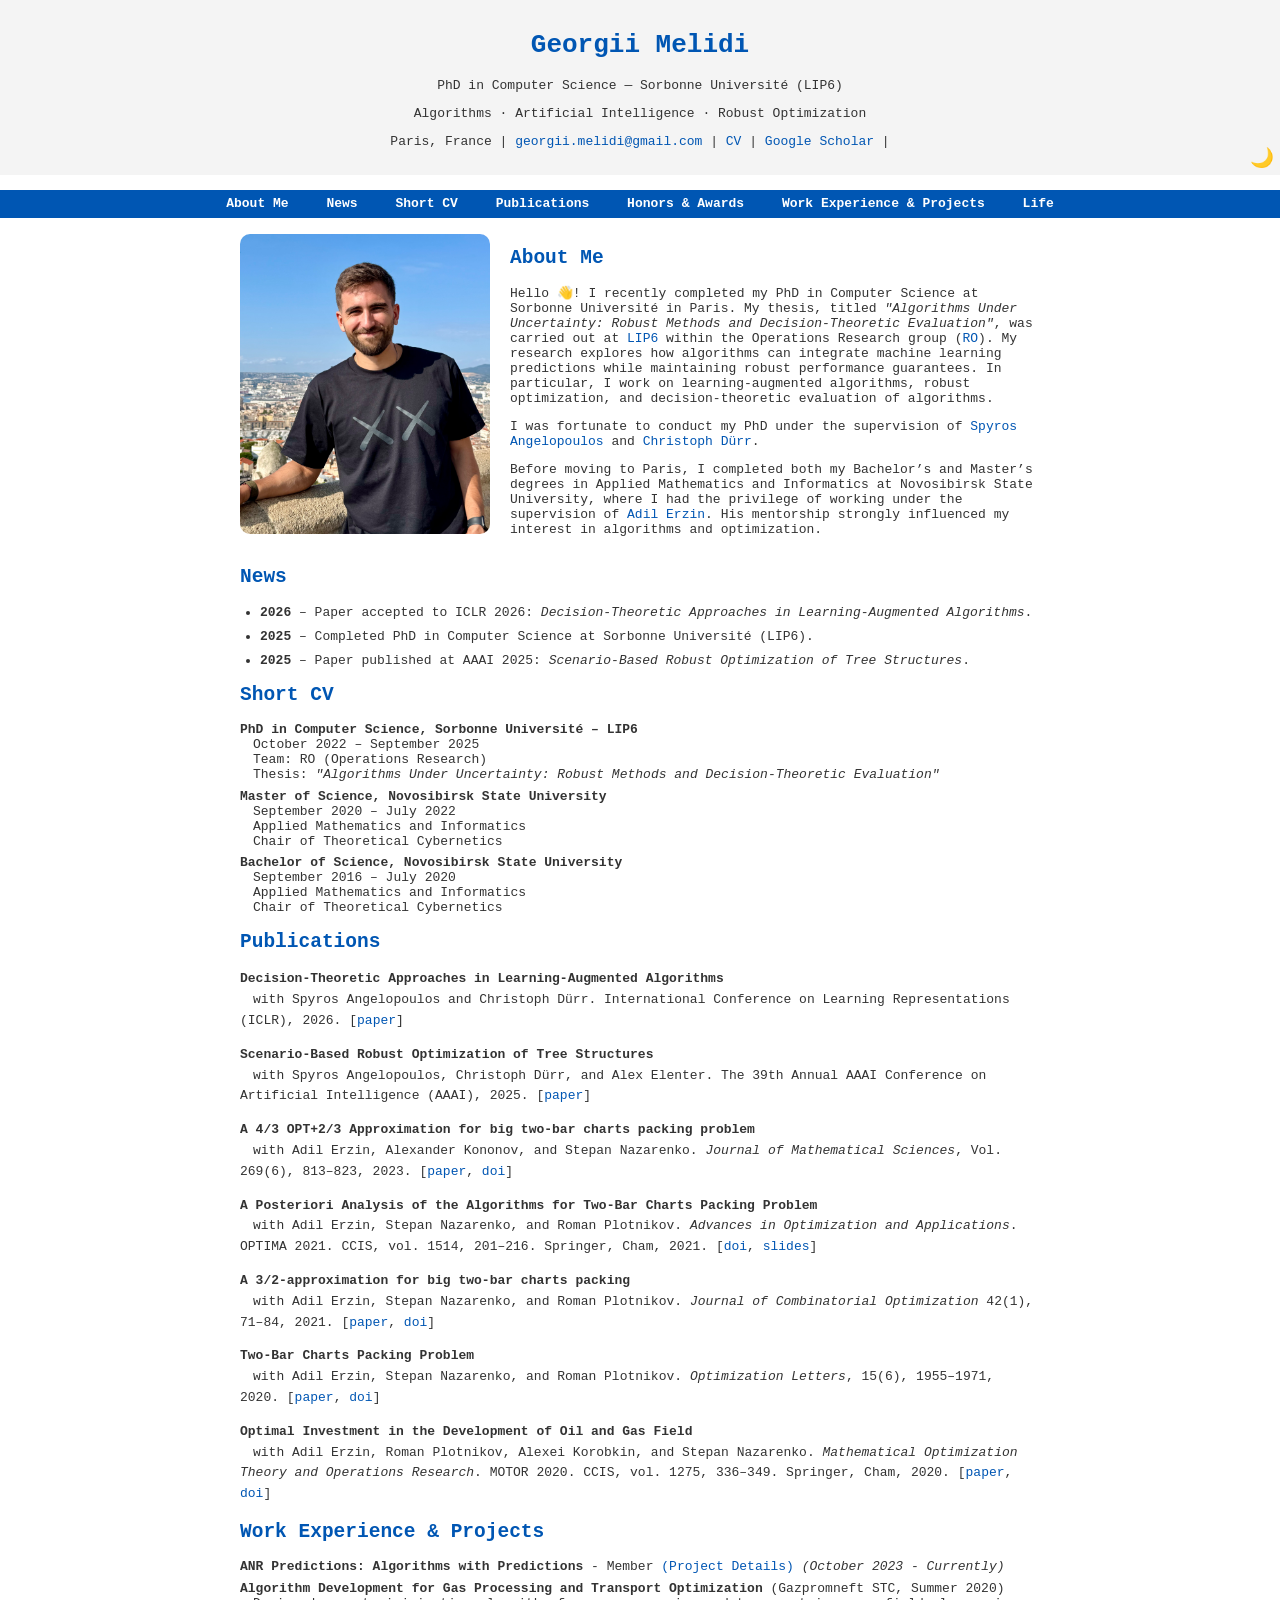
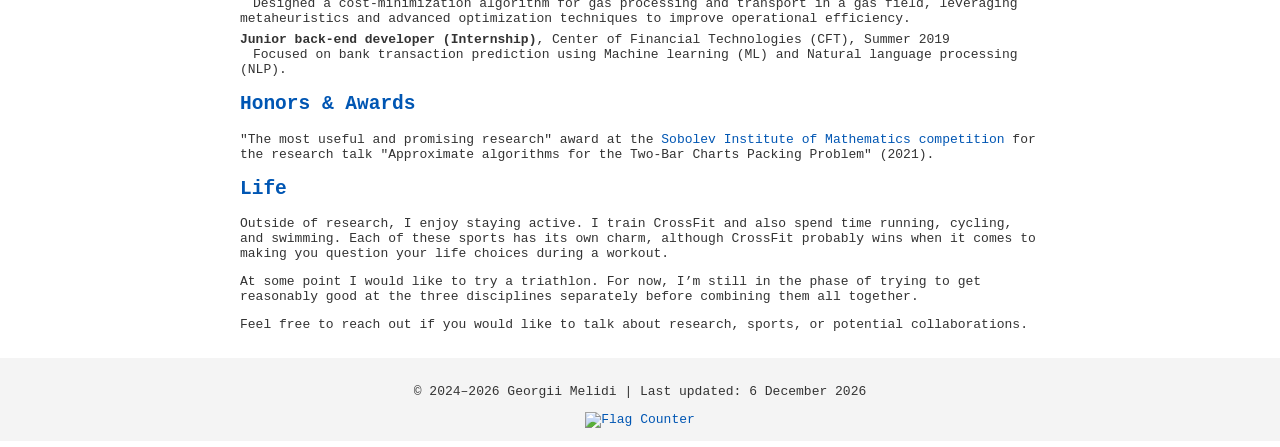
==== index.html @ d4fb4f02 "update broken links" ====
<!DOCTYPE html>
<html lang="en">
<head>
    <meta charset="UTF-8">
    <meta name="viewport" content="width=device-width, initial-scale=1.0">
	<title>Georgii Melidi – Algorithms, AI, Robust Optimization</title>
	<meta name="description" content="Georgii Melidi – PhD in Computer Science from Sorbonne Université (LIP6). Research in algorithms, artificial intelligence, and robust optimization.">
<style>
    :root {
        --background-color: #ffffff;
        --text-color: #333;
        --header-footer-bg: #f4f4f4;
        --nav-bg: #0056b3;
        --nav-text-color: white;
        --link-color: #0056b3;
    }

    .dark-theme {
        --background-color: #121212;
        --text-color: #e0e0e0;
        --header-footer-bg: #333;
        --nav-bg: #1a73e8;
        --nav-text-color: #e0e0e0;
        --link-color: #FFD700;
    }

    body {
        background-color: var(--background-color);
        color: var(--text-color);
        font-family: monospace;
        margin: 0;
        padding: 0;
    }

    header, footer {
        background-color: var(--header-footer-bg);
        padding: 1em;
        text-align: center;
    }

    nav {
        background-color: var(--nav-bg);
        padding: 0.5em;
        text-align: center;
    }

    nav a {
        color: var(--nav-text-color);
        margin: 0 15px;
        text-decoration: none;
        font-weight: bold;
        display: inline-block;
    }

    a {
        color: var(--link-color);
        text-decoration: none;
    }

    a:hover {
        text-decoration: underline;
    }

    main {
        max-width: 800px;
        margin: 0 auto;
        padding: 1em;
    }

    h1, h2 {
        color: #0056b3;
    }

    .language-switch {
        text-align: right;
        margin-top: -30px;
        margin-bottom: 20px;
    }

    .content {
        display: none;
    }

    .visible {
        display: block;
    }

    .profile-pic {
        width: 250px;
        height: auto;
        border-radius: 10px;
        object-fit: cover;
        margin-bottom: 1em;
    }

    #about {
        display: flex;
        align-items: center;
    }

    .about-text {
        margin-left: 20px;
        max-width: 600px;
    }

    ul {
        list-style-type: none;
        padding: 0;
    }

    li {
        margin-bottom: 0.5em;
    }

    @media (max-width: 768px) {
        header, footer {
            padding: 0.5em;
            text-align: left; 
        }
        
        nav a {
            display: block;
            margin: 10px 0;
            text-align: left;
        }

        .language-switch {
            text-align: left;
            margin: 10px 0;
        }
        
        main {
            padding: 0.5em;
            text-align: left; 
        }
        
        h1 {
            font-size: 1.5em;
        }

        #about {
            display: flex;
            flex-direction: column; 
            align-items: center;
            text-align: left;
        }

        .profile-pic {
            width: 200px; 
            margin-right: 0;
            margin-bottom: 10px;
        }

        .about-text {
            margin-left: 0;
            max-width: 100%;
        }
    }
        #news ul {
            list-style-type: disc;
            padding-left: 20px;
        }

        #news li {
            margin-bottom: 0.7em;
        }
</style>
    <script src="https://cdn.jsdelivr.net/npm/mathjax@3/es5/tex-mml-chtml.js" async></script>
    <script>
        function switchLanguage(lang) {
            document.querySelectorAll('.content').forEach(div => div.classList.remove('visible'));
            document.getElementById(`${lang}-content`).classList.add('visible');
            document.querySelectorAll('.nav-bar').forEach(nav => nav.style.display = 'none');
            document.getElementById(`${lang}-nav`).style.display = 'block';
        }
        
        function toggleAbstract(id) {
            var element = document.getElementById(id);
            element.style.display = (element.style.display === "none" || element.style.display === "") ? "block" : "none";
        }
        function toggleTheme() {
            document.body.classList.toggle("dark-theme");
            const themeIcon = document.getElementById("theme-icon");
            themeIcon.textContent = document.body.classList.contains("dark-theme") ? "🌞" : "🌙";
        }
    </script>
</head>
<body onload="switchLanguage('en')">

<header>
    <h1>Georgii Melidi</h1>

    <p>
        PhD in Computer Science — Sorbonne Université (LIP6)
    </p>

    <p>
        Algorithms · Artificial Intelligence · Robust Optimization
    </p>

    <p>
        Paris, France |
        <a href="mailto:georgii.melidi@gmail.com">georgii.melidi@gmail.com</a> |
        <a href="CV_Georgii_Melidi.pdf">CV</a> |
        <a href="https://scholar.google.com/citations?user=b8Qm8XlpK_4C&hl=en&oi=ao">Google Scholar</a> |
    </p>
</header>

<div class="language-switch">
    <button onclick="toggleTheme()" id="theme-icon" style="font-size: 1.2em; background: none; border: none; cursor: pointer;">🌙</button>
</div>

<nav id="en-nav" class="nav-bar">
    <a href="#about">About Me</a>
    <a href="#news">News</a>
    <a href="#short-cv">Short CV</a>
    <a href="#publications">Publications</a>
    <a href="#awards">Honors & Awards</a>
    <a href="#experience">Work Experience & Projects </a>
    <a href="#life">Life</a>
</nav>

<main>
<div id="en-content" class="content visible">
    <section id="about">
        <img src="profile_pic.jpg" alt="Profile picture of Georgii Melidi" class="profile-pic">
        <div class="about-text">
            <h2>About Me</h2>
            <p>
                Hello 👋! I recently completed my PhD in Computer Science at Sorbonne Université in Paris. 
                My thesis, titled <em>"Algorithms Under Uncertainty: Robust Methods and Decision-Theoretic Evaluation"</em>, 
                was carried out at <a href="https://www.lip6.fr/?LANG=en">LIP6</a> within the Operations Research group 
                (<a href="https://www.lip6.fr/recherche/team.php?id=320&LANG=en">RO</a>). 
                My research explores how algorithms can integrate machine learning predictions while maintaining 
                robust performance guarantees. In particular, I work on learning-augmented algorithms, 
                robust optimization, and decision-theoretic evaluation of algorithms.
            </p>
            <p>
                I was fortunate to conduct my PhD under the supervision of 
                <a href="https://perso.lip6.fr/Spyros.Angelopoulos/">Spyros Angelopoulos</a> and 
                <a href="https://perso.lip6.fr/Christoph.Durr/">Christoph Dürr</a>.
            </p>
            <p>
                Before moving to Paris, I completed both my Bachelor’s and Master’s degrees in Applied Mathematics 
                and Informatics at Novosibirsk State University, where I had the privilege of working under the 
                supervision of 
                <a href="https://scholar.google.com/citations?user=kPNu4FIAAAAJ&hl">Adil Erzin</a>. 
                His mentorship strongly influenced my interest in algorithms and optimization.
            </p>
        </div>
    </section>
</div>

<section id="news">
    <h2>News</h2>
    <ul>
        <li><strong>2026</strong> – Paper accepted to ICLR 2026: <em>Decision-Theoretic Approaches in Learning-Augmented Algorithms</em>.</li>
	<li><strong>2025</strong> – Completed PhD in Computer Science at Sorbonne Université (LIP6).</li>
        <li><strong>2025</strong> – Paper published at AAAI 2025: <em>Scenario-Based Robust Optimization of Tree Structures</em>.</li>
    </ul>
</section>

<section id="short-cv">
    <h2>Short CV</h2>
    <ul>
        <li><strong>PhD in Computer Science, Sorbonne Université – LIP6</strong><br>
            &emsp;October 2022 – September 2025<br>
            &emsp;Team: RO (Operations Research)<br>
            &emsp;Thesis: <em>"Algorithms Under Uncertainty: Robust Methods and Decision-Theoretic Evaluation"</em>
        </li>

        <li><strong>Master of Science, Novosibirsk State University</strong><br>
            &emsp;September 2020 – July 2022<br>
            &emsp;Applied Mathematics and Informatics<br>
            &emsp;Chair of Theoretical Cybernetics
        </li>

        <li><strong>Bachelor of Science, Novosibirsk State University</strong><br>
            &emsp;September 2016 – July 2020<br>
            &emsp;Applied Mathematics and Informatics<br>
            &emsp;Chair of Theoretical Cybernetics
        </li>
    </ul>
</section>

        <section id="publications">
            <h2>Publications</h2>
            <ul style="list-style-type: none; padding-left: 0; line-height: 1.6;">
                <li>
  			 <p><strong>Decision-Theoretic Approaches in Learning-Augmented Algorithms</strong><br>
  			  &emsp;with Spyros Angelopoulos and Christoph Dürr. International Conference on Learning Representations (ICLR), 2026.
  			  [<a href="https://arxiv.org/pdf/2501.17701">paper</a>]</p>
		</li>
                <li>
                    <p><strong>Scenario-Based Robust Optimization of Tree Structures</strong><br>
                    &emsp;with Spyros Angelopoulos, Christoph Dürr, and Alex Elenter. The 39th Annual AAAI Conference on Artificial Intelligence (AAAI), 2025.
                    [<a href="https://arxiv.org/pdf/2408.11422">paper</a>]
                </li>
                
                <li>
                    <p><strong>A 4/3 OPT+2/3 Approximation for big two-bar charts packing problem</strong><br>
                    &emsp;with Adil Erzin, Alexander Kononov, and Stepan Nazarenko. <em>Journal of Mathematical Sciences</em>, Vol. 269(6), 813–823, 2023.
                    [<a href="https://arxiv.org/pdf/2212.00944">paper</a>, 
                    <a href="https://doi.org/10.1007/s10958-023-06319-y">doi</a>]
                </li>
                
                <li>
                    <p><strong>A Posteriori Analysis of the Algorithms for Two-Bar Charts Packing Problem</strong><br>
                    &emsp;with Adil Erzin, Stepan Nazarenko, and Roman Plotnikov. <em>Advances in Optimization and Applications</em>. OPTIMA 2021. CCIS, vol. 1514, 201–216. Springer, Cham, 2021.
                    [<a href="https://doi.org/10.1007/978-3-030-92711-0_14">doi</a>, 
                    <a href="OPTIMA21_Melidi.pdf">slides</a>]
                </li>
                
                <li>
                    <p><strong>A 3/2-approximation for big two-bar charts packing</strong><br>
                    &emsp;with Adil Erzin, Stepan Nazarenko, and Roman Plotnikov. <em>Journal of Combinatorial Optimization</em> 42(1), 71–84, 2021.
                    [<a href="https://arxiv.org/pdf/2006.10361">paper</a>, 
                    <a href="https://doi.org/10.1007/s10878-021-00741-1">doi</a>]
                </li>
                
                <li>
                    <p><strong>Two-Bar Charts Packing Problem</strong><br>
                    &emsp;with Adil Erzin, Stepan Nazarenko, and Roman Plotnikov. <em>Optimization Letters</em>, 15(6), 1955–1971, 2020.
                    [<a href="https://arxiv.org/pdf/2005.14195">paper</a>, 
                    <a href="https://doi.org/10.1007/s11590-020-01657-1">doi</a>]
                </li>
                
                <li>
                    <p><strong>Optimal Investment in the Development of Oil and Gas Field</strong><br>
                    &emsp;with Adil Erzin, Roman Plotnikov, Alexei Korobkin, and Stepan Nazarenko. <em>Mathematical Optimization Theory and Operations Research</em>. MOTOR 2020. CCIS, vol. 1275, 336–349. Springer, Cham, 2020.
                    [<a href="https://arxiv.org/pdf/2005.14523">paper</a>, 
                    <a href="https://doi.org/10.1007/978-3-030-58657-7_27">doi</a>]
                </li>
            </ul>
        </section>

        <section id="experience">
            <h2>Work Experience & Projects </h2>
            <ul>
		<li>
            		<strong>ANR Predictions: Algorithms with Predictions</strong> - Member
            		<a href="https://sites.google.com/view/anr-predictions" target="_blank">(Project Details)</a>
           		<em>(October 2023 - Currently)</em>
        	</li>

                <li><strong>Algorithm Development for Gas Processing and Transport Optimization</strong> (Gazpromneft STC, Summer 2020)<br>
                    &emsp;Designed a cost-minimization algorithm for gas processing and transport in a gas field, leveraging metaheuristics and advanced optimization techniques to improve operational efficiency.
		</li>

                <li><strong> Junior back-end developer (Internship)</strong>, Center of Financial Technologies (CFT), Summer 2019<br>
                    &emsp;Focused on bank transaction prediction using Machine learning (ML) and Natural language processing (NLP).
                </li>
            </ul>
        </section>

<section id="awards">
            <h2>Honors & Awards</h2>
            <ul>
                <li>"The most useful and promising research" award at the <a href="http://sobolevmath.tilda.ws/snm/tpost/55ngesyoo1-molodie-matematiki-sdelali-dokladi-na-ko">Sobolev Institute of Mathematics competition</a> for the research talk "Approximate algorithms for the Two-Bar Charts Packing Problem" (2021).</li>
            </ul>
        </section>

        <section id="life">
            <h2>Life</h2>
<p>
Outside of research, I enjoy staying active. I train CrossFit and also spend time running, cycling, and swimming. 
Each of these sports has its own charm, although CrossFit probably wins when it comes to making you question your life choices during a workout.
</p>

<p>
At some point I would like to try a triathlon. For now, I’m still in the phase of trying to get reasonably good at the three disciplines separately before combining them all together.
</p>

<p>
Feel free to reach out if you would like to talk about research, sports, or potential collaborations.
</p>
        </section>
    </div>
</main>

<footer>
    <p>
        &copy; 2024–2026 Georgii Melidi |
        Last updated: <span id="last-updated"></span>
    </p>

    <a href="https://info.flagcounter.com/VOkF">
        <img src="https://s11.flagcounter.com/mini/VOkF/bg_FFFFFF/txt_000000/border_CCCCCC/flags_0/" alt="Flag Counter" border="0">
    </a>
</footer>

<script>
document.getElementById("last-updated").textContent =
new Date(document.lastModified).toLocaleDateString('en-GB', {
    day: 'numeric',
    month: 'long',
    year: 'numeric'
});
</script>

</body>
</html>
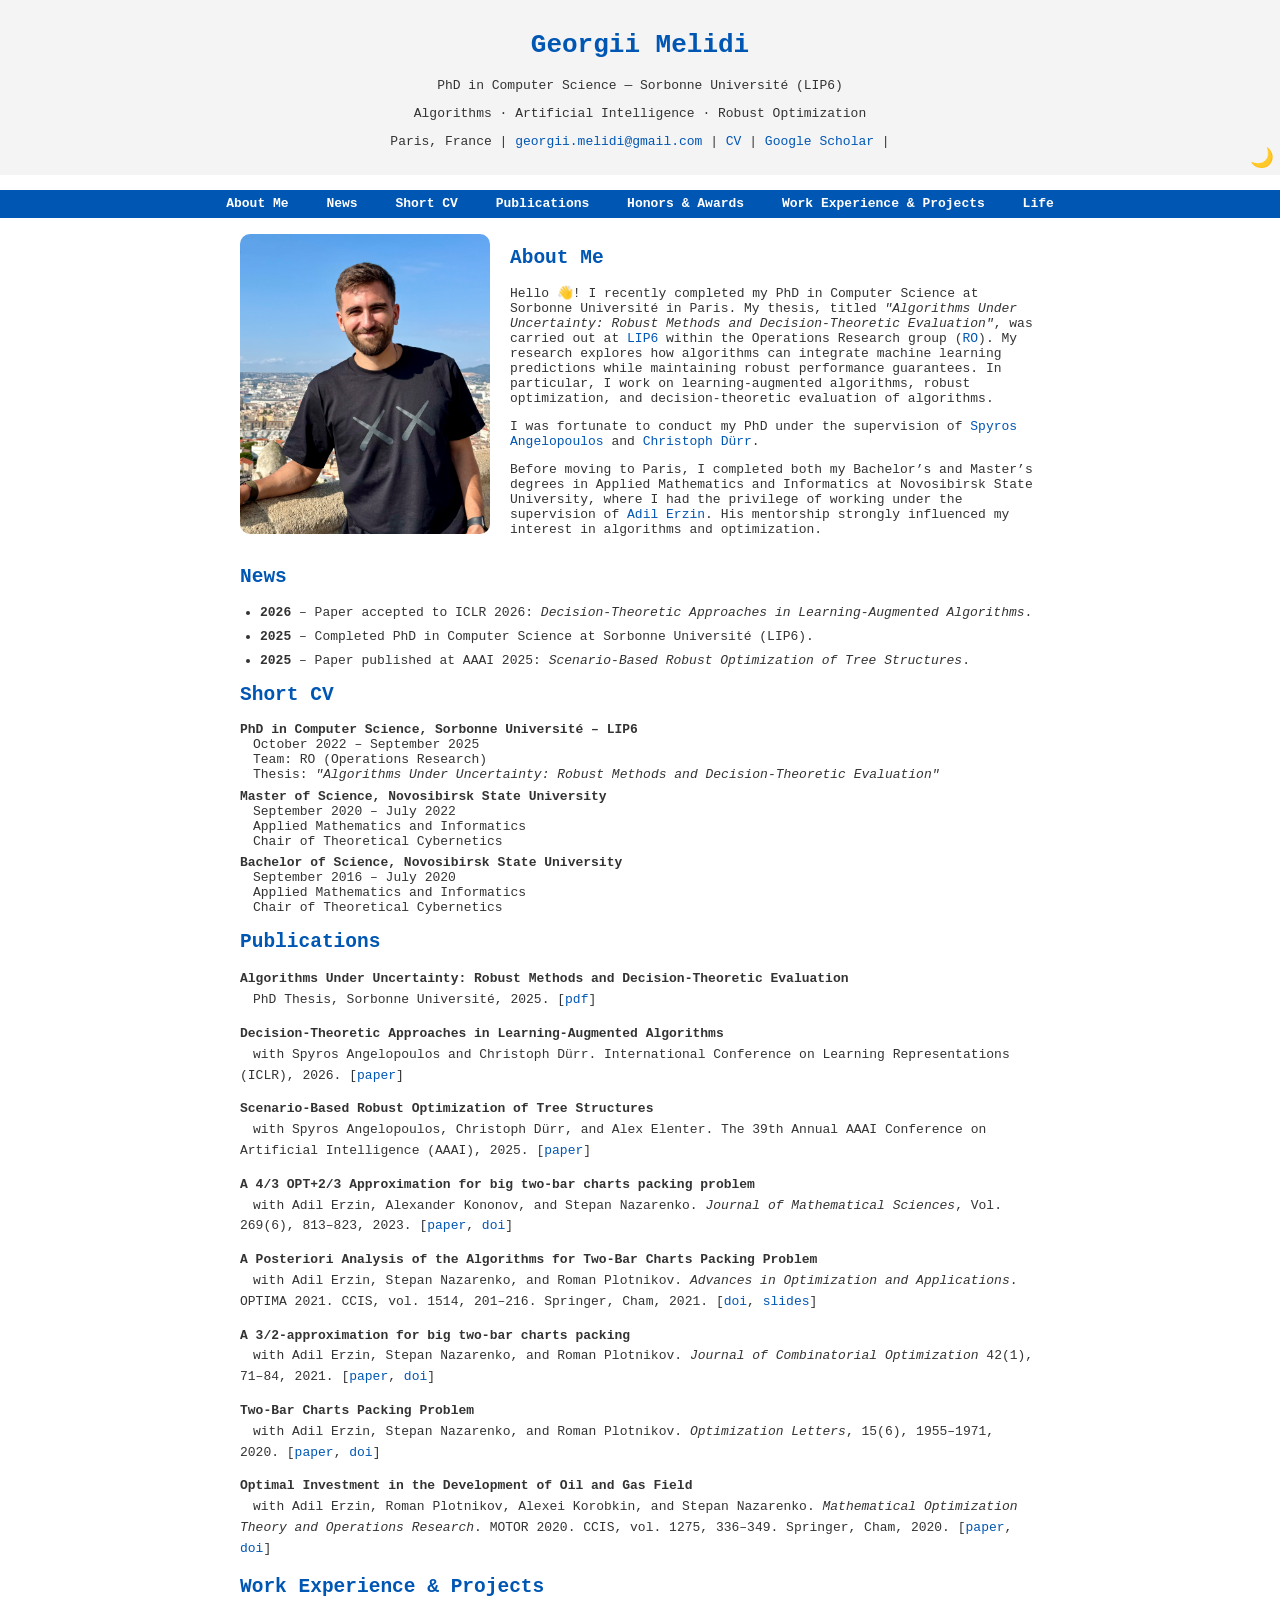
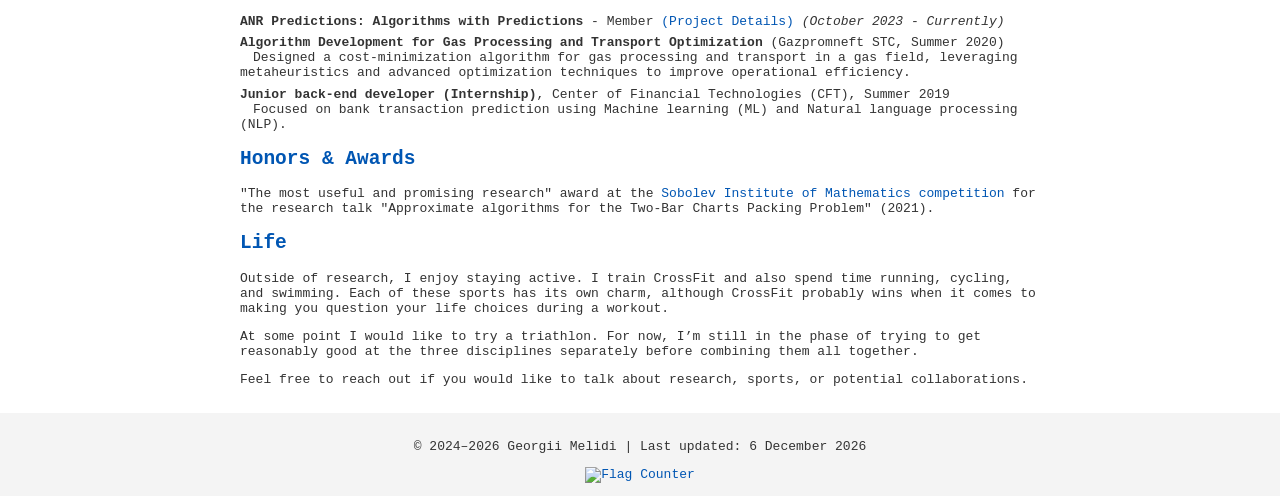
==== commit 7c1be7e1: "added phd publication" ====
--- a/index.html
+++ b/index.html
@@ -3,8 +3,23 @@
 <head>
     <meta charset="UTF-8">
     <meta name="viewport" content="width=device-width, initial-scale=1.0">
-	<title>Georgii Melidi – Algorithms, AI, Robust Optimization</title>
-	<meta name="description" content="Georgii Melidi – PhD in Computer Science from Sorbonne Université (LIP6). Research in algorithms, artificial intelligence, and robust optimization.">
+
+    <title>Georgii Melidi – Algorithms, AI, Robust Optimization</title>
+
+    <meta name="description" content="Georgii Melidi – PhD in Computer Science from Sorbonne Université (LIP6). Research in algorithms, artificial intelligence, and robust optimization.">
+
+    <meta name="author" content="Georgii Melidi">
+
+    <!-- Open Graph (for LinkedIn, etc.) -->
+    <meta property="og:title" content="Georgii Melidi – Algorithms, AI, Robust Optimization">
+    <meta property="og:description" content="PhD in Computer Science from Sorbonne Université (LIP6). Research in algorithms, AI, and robust optimization.">
+    <meta property="og:type" content="website">
+    <meta property="og:url" content="https://gmelidi.com">
+    <meta property="og:image" content="https://gmelidi.com/profile_pic.jpg">
+
+    <!-- Favicon -->
+    <link rel="icon" href="/favicon.ico">
+</head>
 <style>
     :root {
         --background-color: #ffffff;
@@ -286,6 +301,13 @@
         <section id="publications">
             <h2>Publications</h2>
             <ul style="list-style-type: none; padding-left: 0; line-height: 1.6;">
+
+                <li>
+                <p><strong>Algorithms Under Uncertainty: Robust Methods and Decision-Theoretic Evaluation</strong><br>
+                &emsp;PhD Thesis, Sorbonne Université, 2025. [<a href="https://theses.hal.science/tel-05351852v1/document">pdf</a>]
+                </p>
+                </li>
+
                 <li>
   			 <p><strong>Decision-Theoretic Approaches in Learning-Augmented Algorithms</strong><br>
   			  &emsp;with Spyros Angelopoulos and Christoph Dürr. International Conference on Learning Representations (ICLR), 2026.
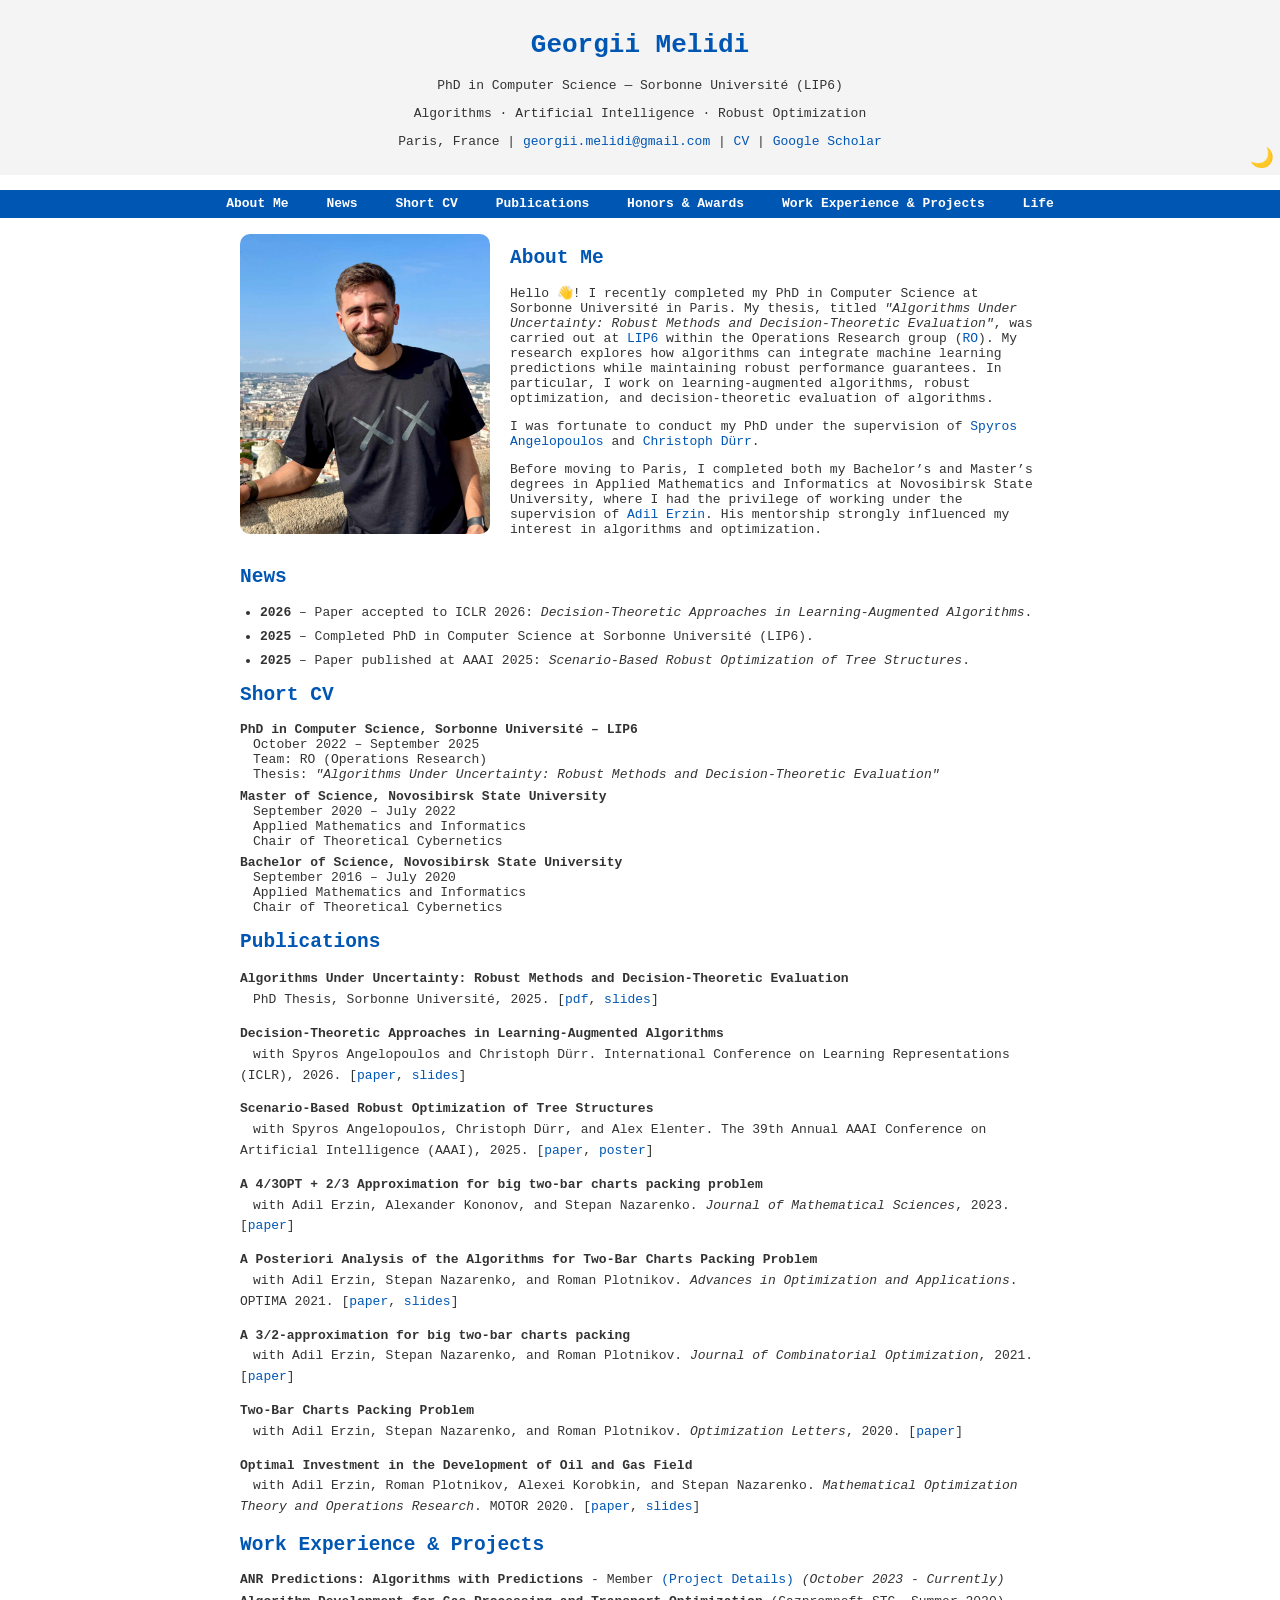
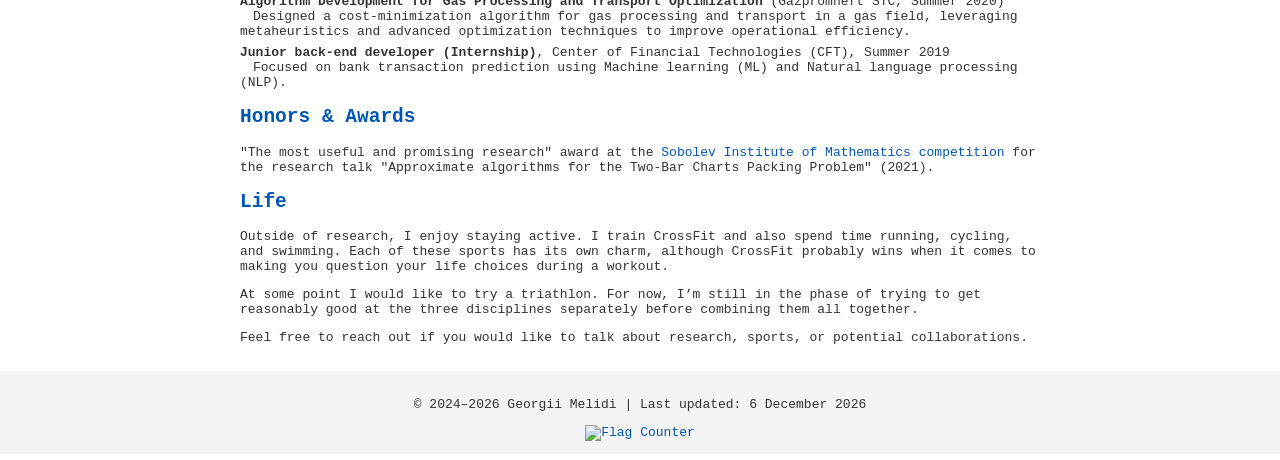
==== commit 055fabda: "added slides" ====
--- a/index.html
+++ b/index.html
@@ -216,8 +216,8 @@
     <p>
         Paris, France |
         <a href="mailto:georgii.melidi@gmail.com">georgii.melidi@gmail.com</a> |
-        <a href="CV_Georgii_Melidi.pdf">CV</a> |
-        <a href="https://scholar.google.com/citations?user=b8Qm8XlpK_4C&hl=en&oi=ao">Google Scholar</a> |
+        <a href="files/CV_Georgii_Melidi.pdf">CV</a> |
+        <a href="https://scholar.google.com/citations?user=b8Qm8XlpK_4C&hl=en&oi=ao">Google Scholar</a> 
     </p>
 </header>
 
@@ -304,54 +304,54 @@
 
                 <li>
                 <p><strong>Algorithms Under Uncertainty: Robust Methods and Decision-Theoretic Evaluation</strong><br>
-                &emsp;PhD Thesis, Sorbonne Université, 2025. [<a href="https://theses.hal.science/tel-05351852v1/document">pdf</a>]
+                &emsp;PhD Thesis, Sorbonne Université, 2025. [<a href="https://theses.hal.science/tel-05351852v1/document">pdf</a>, 
+                    <a href="files/PhD_Defense.pdf">slides</a>]
                 </p>
                 </li>
 
                 <li>
   			 <p><strong>Decision-Theoretic Approaches in Learning-Augmented Algorithms</strong><br>
   			  &emsp;with Spyros Angelopoulos and Christoph Dürr. International Conference on Learning Representations (ICLR), 2026.
-  			  [<a href="https://arxiv.org/pdf/2501.17701">paper</a>]</p>
+  			  [<a href="https://arxiv.org/pdf/2501.17701">paper</a>, 
+                    <a href="files/DecisionTheoreticApproachesLAA_Melidi_1107galac.pdf">slides</a>]</p>
 		</li>
                 <li>
                     <p><strong>Scenario-Based Robust Optimization of Tree Structures</strong><br>
                     &emsp;with Spyros Angelopoulos, Christoph Dürr, and Alex Elenter. The 39th Annual AAAI Conference on Artificial Intelligence (AAAI), 2025.
-                    [<a href="https://arxiv.org/pdf/2408.11422">paper</a>]
+                    [<a href="https://arxiv.org/pdf/2408.11422">paper</a>, 
+                    <a href="files/AAA25_poster_FINAL.pdf">poster</a>]
                 </li>
                 
                 <li>
-                    <p><strong>A 4/3 OPT+2/3 Approximation for big two-bar charts packing problem</strong><br>
-                    &emsp;with Adil Erzin, Alexander Kononov, and Stepan Nazarenko. <em>Journal of Mathematical Sciences</em>, Vol. 269(6), 813–823, 2023.
-                    [<a href="https://arxiv.org/pdf/2212.00944">paper</a>, 
-                    <a href="https://doi.org/10.1007/s10958-023-06319-y">doi</a>]
+                    <p><strong>A 4/3OPT + 2/3 Approximation for big two-bar charts packing problem</strong><br>
+                    &emsp;with Adil Erzin, Alexander Kononov, and Stepan Nazarenko. <em>Journal of Mathematical Sciences</em>, 2023.
+                    [<a href="https://arxiv.org/pdf/2212.00944">paper</a>]
                 </li>
                 
                 <li>
                     <p><strong>A Posteriori Analysis of the Algorithms for Two-Bar Charts Packing Problem</strong><br>
-                    &emsp;with Adil Erzin, Stepan Nazarenko, and Roman Plotnikov. <em>Advances in Optimization and Applications</em>. OPTIMA 2021. CCIS, vol. 1514, 201–216. Springer, Cham, 2021.
-                    [<a href="https://doi.org/10.1007/978-3-030-92711-0_14">doi</a>, 
-                    <a href="OPTIMA21_Melidi.pdf">slides</a>]
+                    &emsp;with Adil Erzin, Stepan Nazarenko, and Roman Plotnikov. <em>Advances in Optimization and Applications</em>. OPTIMA 2021.
+                    [<a href="https://doi.org/10.1007/978-3-030-92711-0_14">paper</a>, 
+                    <a href="files/OPTIMA21_Melidi.pdf">slides</a>]
                 </li>
                 
                 <li>
                     <p><strong>A 3/2-approximation for big two-bar charts packing</strong><br>
-                    &emsp;with Adil Erzin, Stepan Nazarenko, and Roman Plotnikov. <em>Journal of Combinatorial Optimization</em> 42(1), 71–84, 2021.
-                    [<a href="https://arxiv.org/pdf/2006.10361">paper</a>, 
-                    <a href="https://doi.org/10.1007/s10878-021-00741-1">doi</a>]
+                    &emsp;with Adil Erzin, Stepan Nazarenko, and Roman Plotnikov. <em>Journal of Combinatorial Optimization</em>, 2021.
+                    [<a href="https://arxiv.org/pdf/2006.10361">paper</a>]
                 </li>
                 
                 <li>
                     <p><strong>Two-Bar Charts Packing Problem</strong><br>
-                    &emsp;with Adil Erzin, Stepan Nazarenko, and Roman Plotnikov. <em>Optimization Letters</em>, 15(6), 1955–1971, 2020.
-                    [<a href="https://arxiv.org/pdf/2005.14195">paper</a>, 
-                    <a href="https://doi.org/10.1007/s11590-020-01657-1">doi</a>]
+                    &emsp;with Adil Erzin, Stepan Nazarenko, and Roman Plotnikov. <em>Optimization Letters</em>, 2020.
+                    [<a href="https://arxiv.org/pdf/2005.14195">paper</a>]
                 </li>
                 
                 <li>
                     <p><strong>Optimal Investment in the Development of Oil and Gas Field</strong><br>
-                    &emsp;with Adil Erzin, Roman Plotnikov, Alexei Korobkin, and Stepan Nazarenko. <em>Mathematical Optimization Theory and Operations Research</em>. MOTOR 2020. CCIS, vol. 1275, 336–349. Springer, Cham, 2020.
+                    &emsp;with Adil Erzin, Roman Plotnikov, Alexei Korobkin, and Stepan Nazarenko. <em>Mathematical Optimization Theory and Operations Research</em>. MOTOR 2020.
                     [<a href="https://arxiv.org/pdf/2005.14523">paper</a>, 
-                    <a href="https://doi.org/10.1007/978-3-030-58657-7_27">doi</a>]
+                    <a href="files/Gazfield Optimization MELIDI 17.05.21.pdf">slides</a>]
                 </li>
             </ul>
         </section>
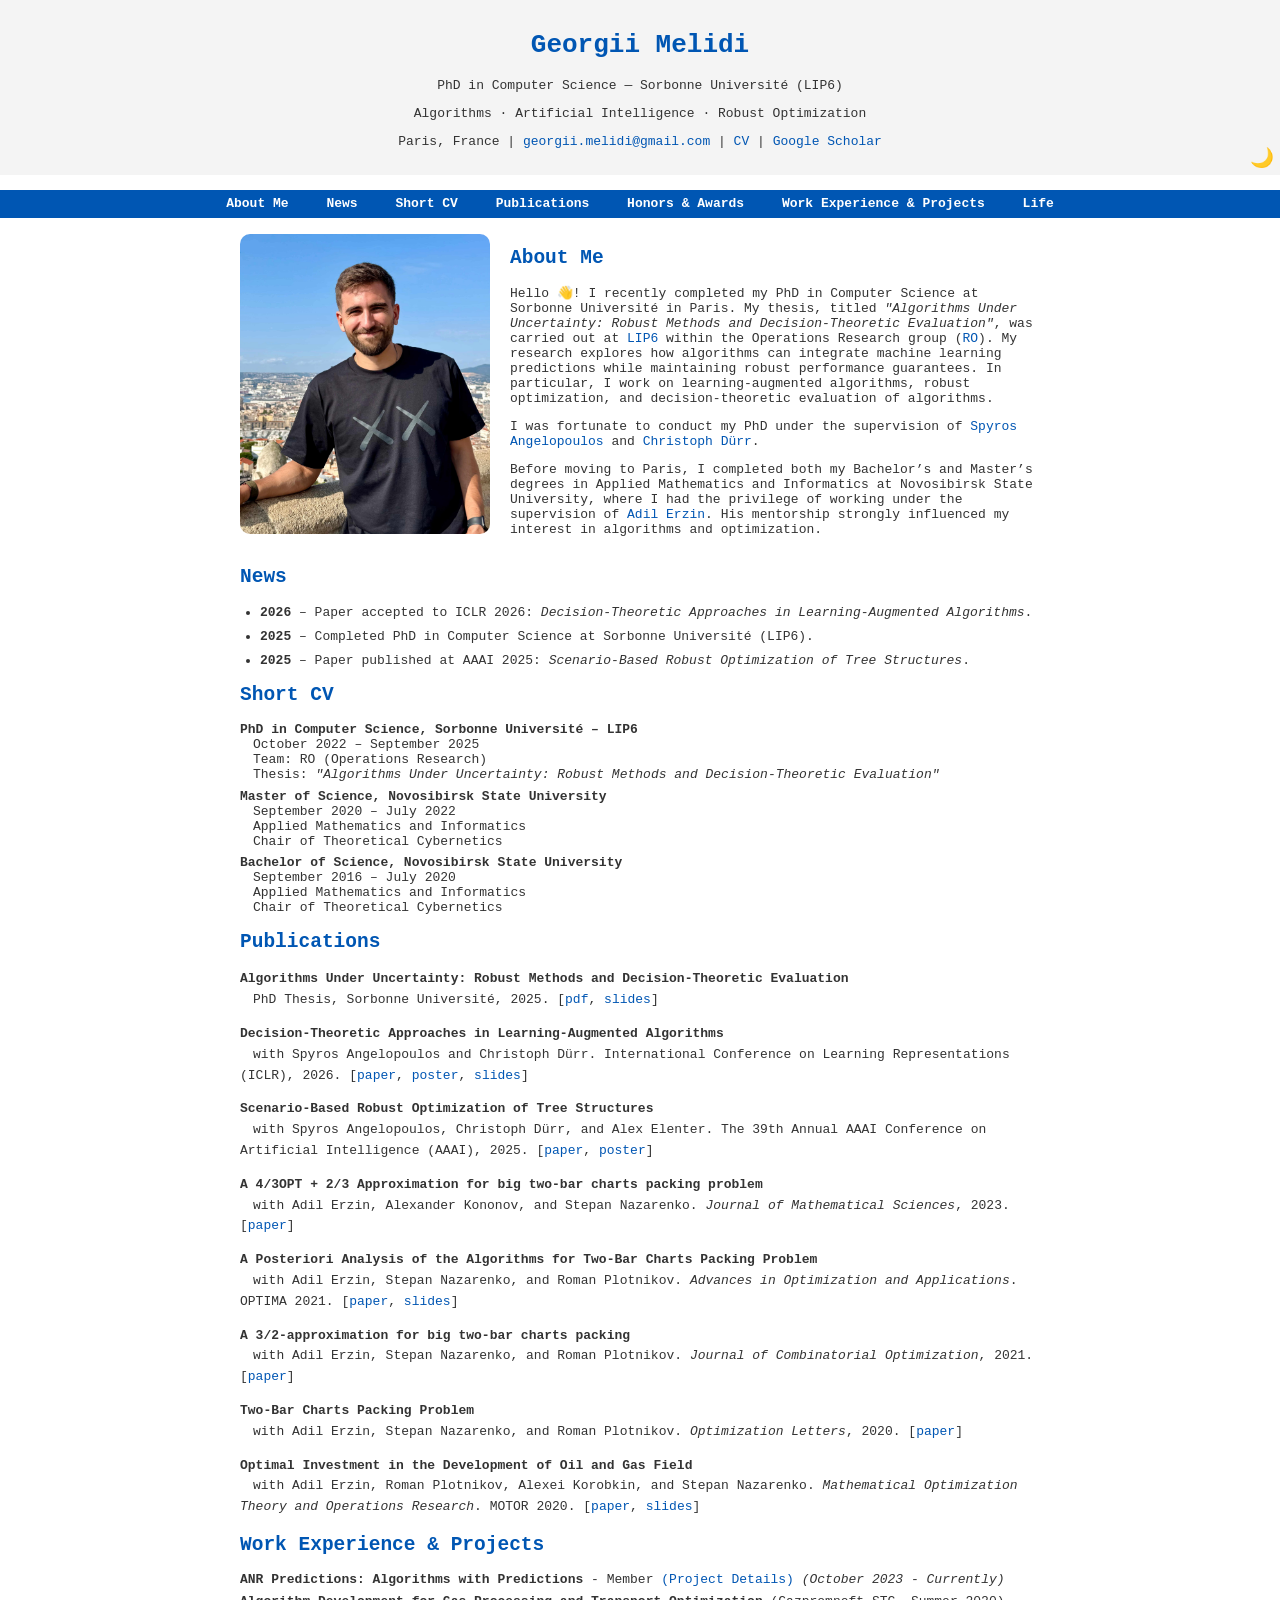
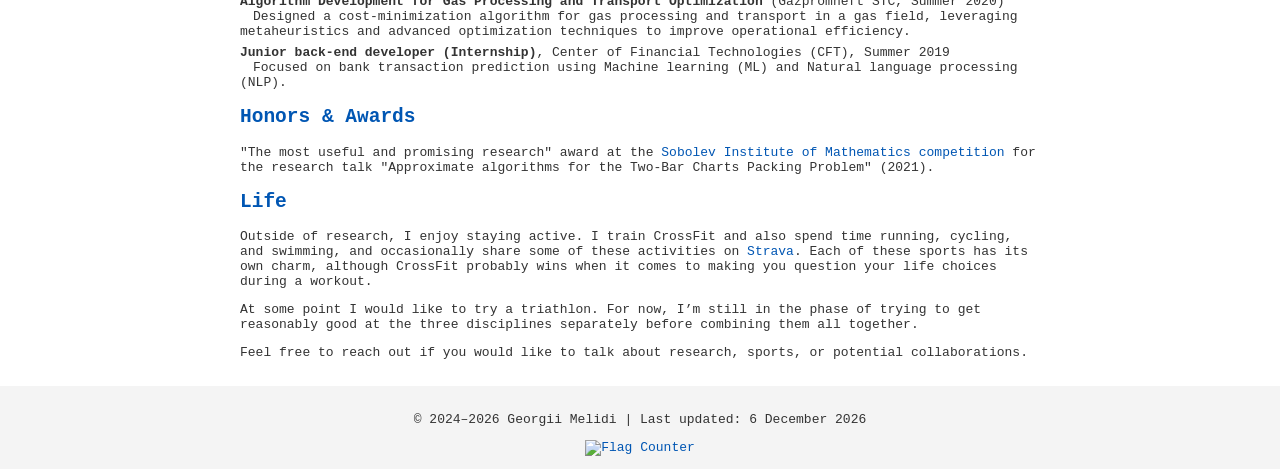
==== commit c50795e2: "add poster ICLR" ====
--- a/index.html
+++ b/index.html
@@ -313,6 +313,7 @@
   			 <p><strong>Decision-Theoretic Approaches in Learning-Augmented Algorithms</strong><br>
   			  &emsp;with Spyros Angelopoulos and Christoph Dürr. International Conference on Learning Representations (ICLR), 2026.
   			  [<a href="https://arxiv.org/pdf/2501.17701">paper</a>, 
+                    <a href="files/ICLR26_poster1.pdf">poster</a>,
                     <a href="files/DecisionTheoreticApproachesLAA_Melidi_1107galac.pdf">slides</a>]</p>
 		</li>
                 <li>
@@ -385,7 +386,9 @@
         <section id="life">
             <h2>Life</h2>
 <p>
-Outside of research, I enjoy staying active. I train CrossFit and also spend time running, cycling, and swimming. 
+Outside of research, I enjoy staying active. I train CrossFit and also spend time running, cycling, and swimming, 
+and occasionally share some of these activities on 
+<a href="https://www.strava.com/athletes/75617922" target="_blank">Strava</a>. 
 Each of these sports has its own charm, although CrossFit probably wins when it comes to making you question your life choices during a workout.
 </p>
 
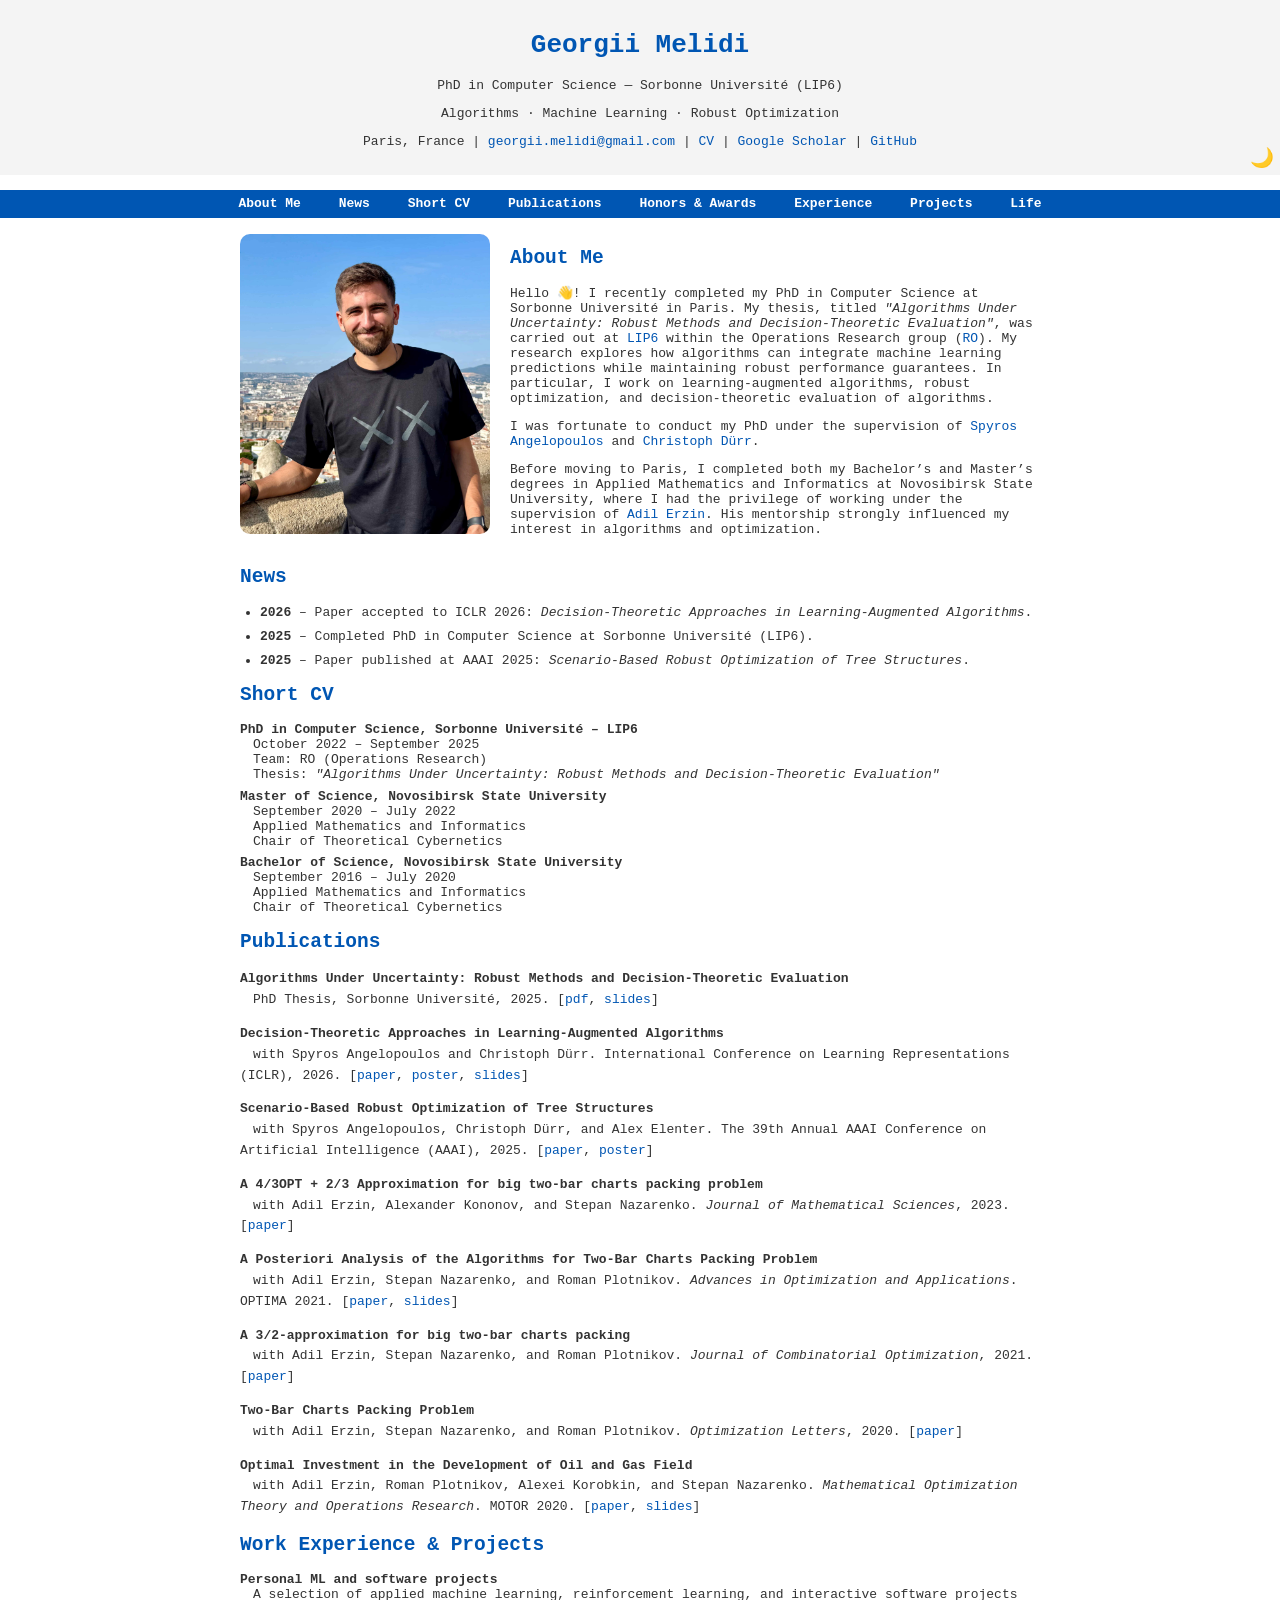
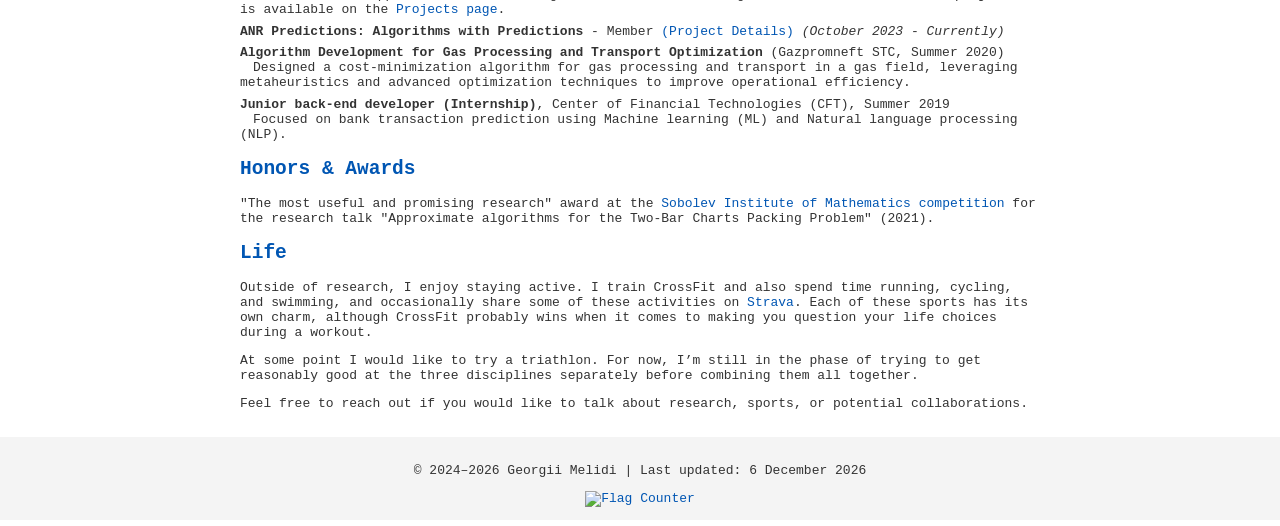
==== commit 6b5435d6: "Update projects page with visuals and descriptions" ====
--- a/index.html
+++ b/index.html
@@ -4,15 +4,15 @@
     <meta charset="UTF-8">
     <meta name="viewport" content="width=device-width, initial-scale=1.0">
 
-    <title>Georgii Melidi – Algorithms, AI, Robust Optimization</title>
-
-    <meta name="description" content="Georgii Melidi – PhD in Computer Science from Sorbonne Université (LIP6). Research in algorithms, artificial intelligence, and robust optimization.">
+    <title>Georgii Melidi – Algorithms, Machine Learning, Robust Optimization</title>
+
+    <meta name="description" content="Georgii Melidi – PhD in Computer Science from Sorbonne Université (LIP6). Research in algorithms, machine learning, and robust optimization.">
 
     <meta name="author" content="Georgii Melidi">
 
     <!-- Open Graph (for LinkedIn, etc.) -->
     <meta property="og:title" content="Georgii Melidi – Algorithms, AI, Robust Optimization">
-    <meta property="og:description" content="PhD in Computer Science from Sorbonne Université (LIP6). Research in algorithms, AI, and robust optimization.">
+    <meta property="og:description" content="PhD in Computer Science from Sorbonne Université (LIP6). Research in algorithms, machine learning, and robust optimization.">
     <meta property="og:type" content="website">
     <meta property="og:url" content="https://gmelidi.com">
     <meta property="og:image" content="https://gmelidi.com/profile_pic.jpg">
@@ -210,14 +210,15 @@
     </p>
 
     <p>
-        Algorithms · Artificial Intelligence · Robust Optimization
+        Algorithms · Machine Learning · Robust Optimization
     </p>
 
     <p>
         Paris, France |
         <a href="mailto:georgii.melidi@gmail.com">georgii.melidi@gmail.com</a> |
         <a href="files/CV_Georgii_Melidi.pdf">CV</a> |
-        <a href="https://scholar.google.com/citations?user=b8Qm8XlpK_4C&hl=en&oi=ao">Google Scholar</a> 
+        <a href="https://scholar.google.com/citations?user=b8Qm8XlpK_4C&hl=en&oi=ao" target="_blank">Google Scholar</a> |
+        <a href="https://github.com/georgiimelidi" target="_blank">GitHub</a>
     </p>
 </header>
 
@@ -231,7 +232,8 @@
     <a href="#short-cv">Short CV</a>
     <a href="#publications">Publications</a>
     <a href="#awards">Honors & Awards</a>
-    <a href="#experience">Work Experience & Projects </a>
+    <a href="#experience">Experience</a>
+    <a href="projects.html">Projects</a>
     <a href="#life">Life</a>
 </nav>
 
@@ -360,15 +362,20 @@
         <section id="experience">
             <h2>Work Experience & Projects </h2>
             <ul>
-		<li>
+                <li>
+                    <strong>Personal ML and software projects</strong><br>
+                    &emsp;A selection of applied machine learning, reinforcement learning, and interactive software projects is available on the <a href="projects.html">Projects page</a>.
+                </li>
+
+		        <li>
             		<strong>ANR Predictions: Algorithms with Predictions</strong> - Member
             		<a href="https://sites.google.com/view/anr-predictions" target="_blank">(Project Details)</a>
-           		<em>(October 2023 - Currently)</em>
-        	</li>
+           		    <em>(October 2023 - Currently)</em>
+        	    </li>
 
                 <li><strong>Algorithm Development for Gas Processing and Transport Optimization</strong> (Gazpromneft STC, Summer 2020)<br>
                     &emsp;Designed a cost-minimization algorithm for gas processing and transport in a gas field, leveraging metaheuristics and advanced optimization techniques to improve operational efficiency.
-		</li>
+		        </li>
 
                 <li><strong> Junior back-end developer (Internship)</strong>, Center of Financial Technologies (CFT), Summer 2019<br>
                     &emsp;Focused on bank transaction prediction using Machine learning (ML) and Natural language processing (NLP).
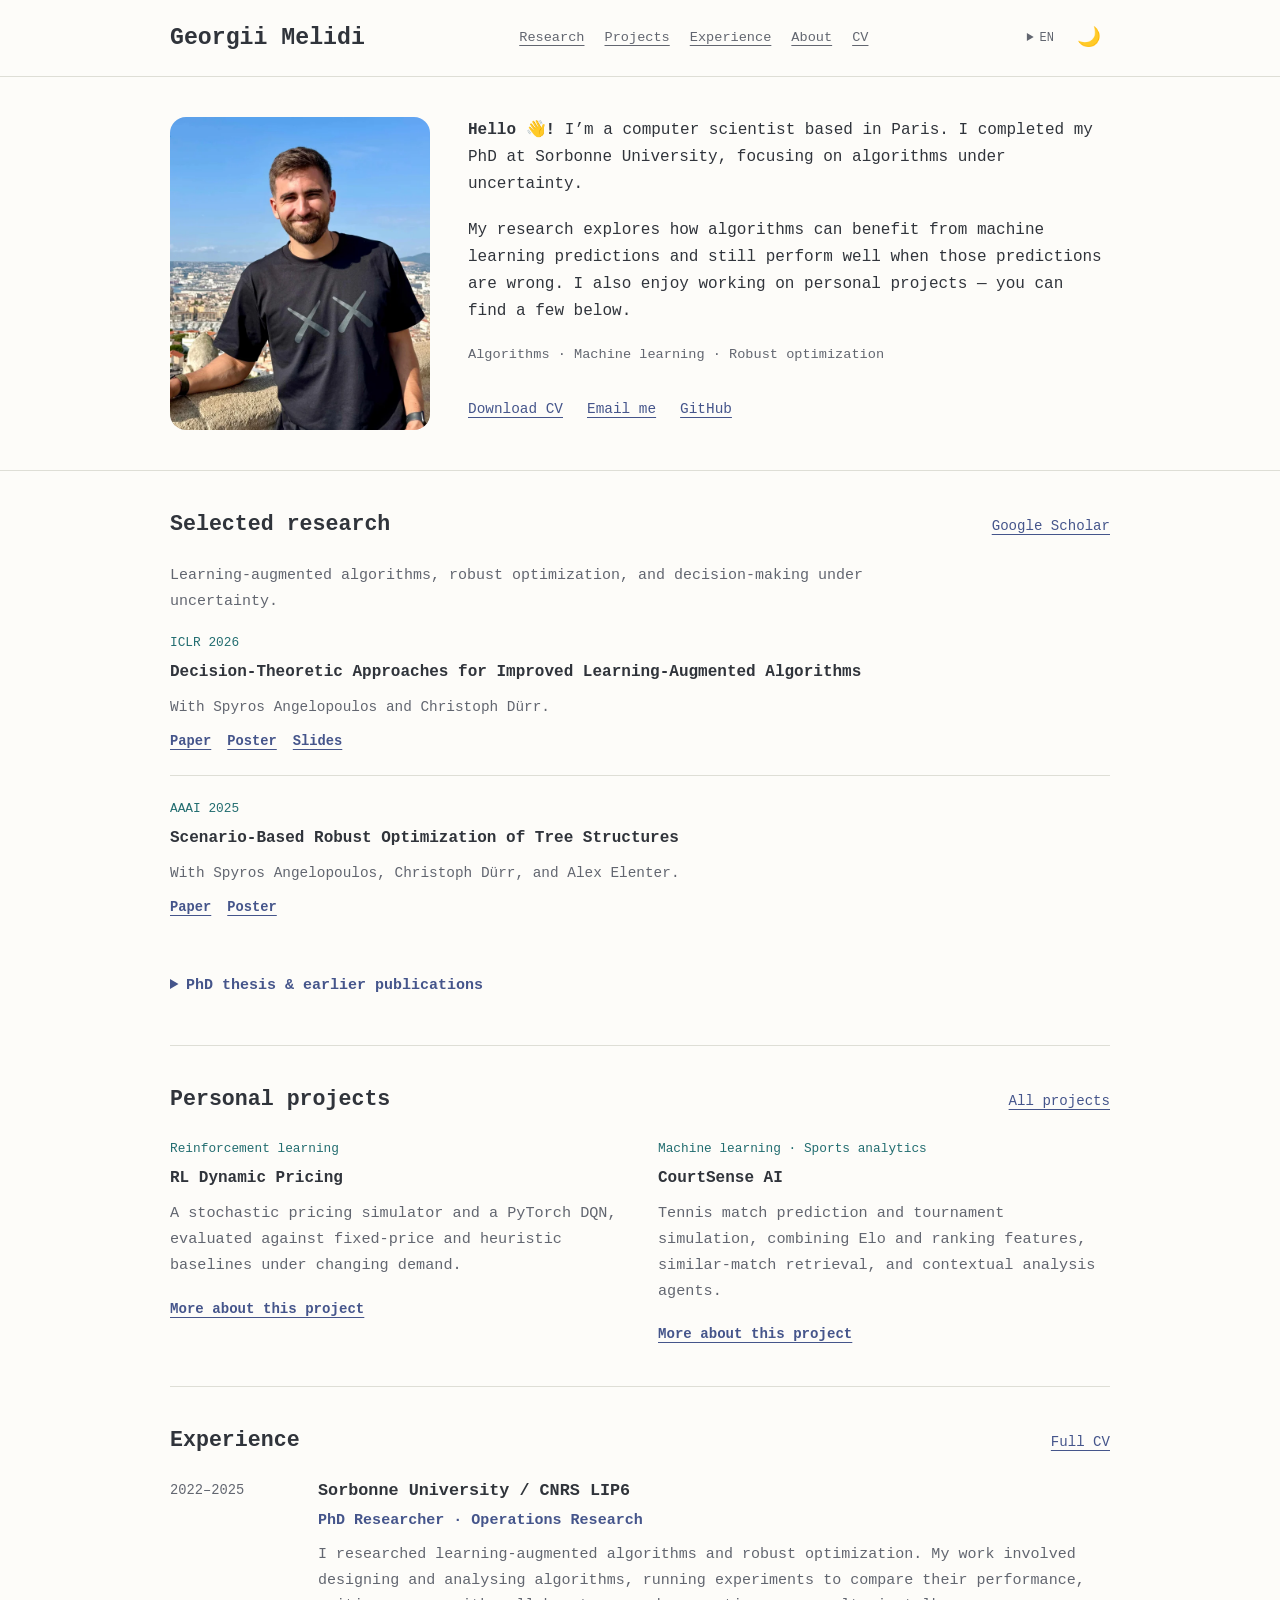
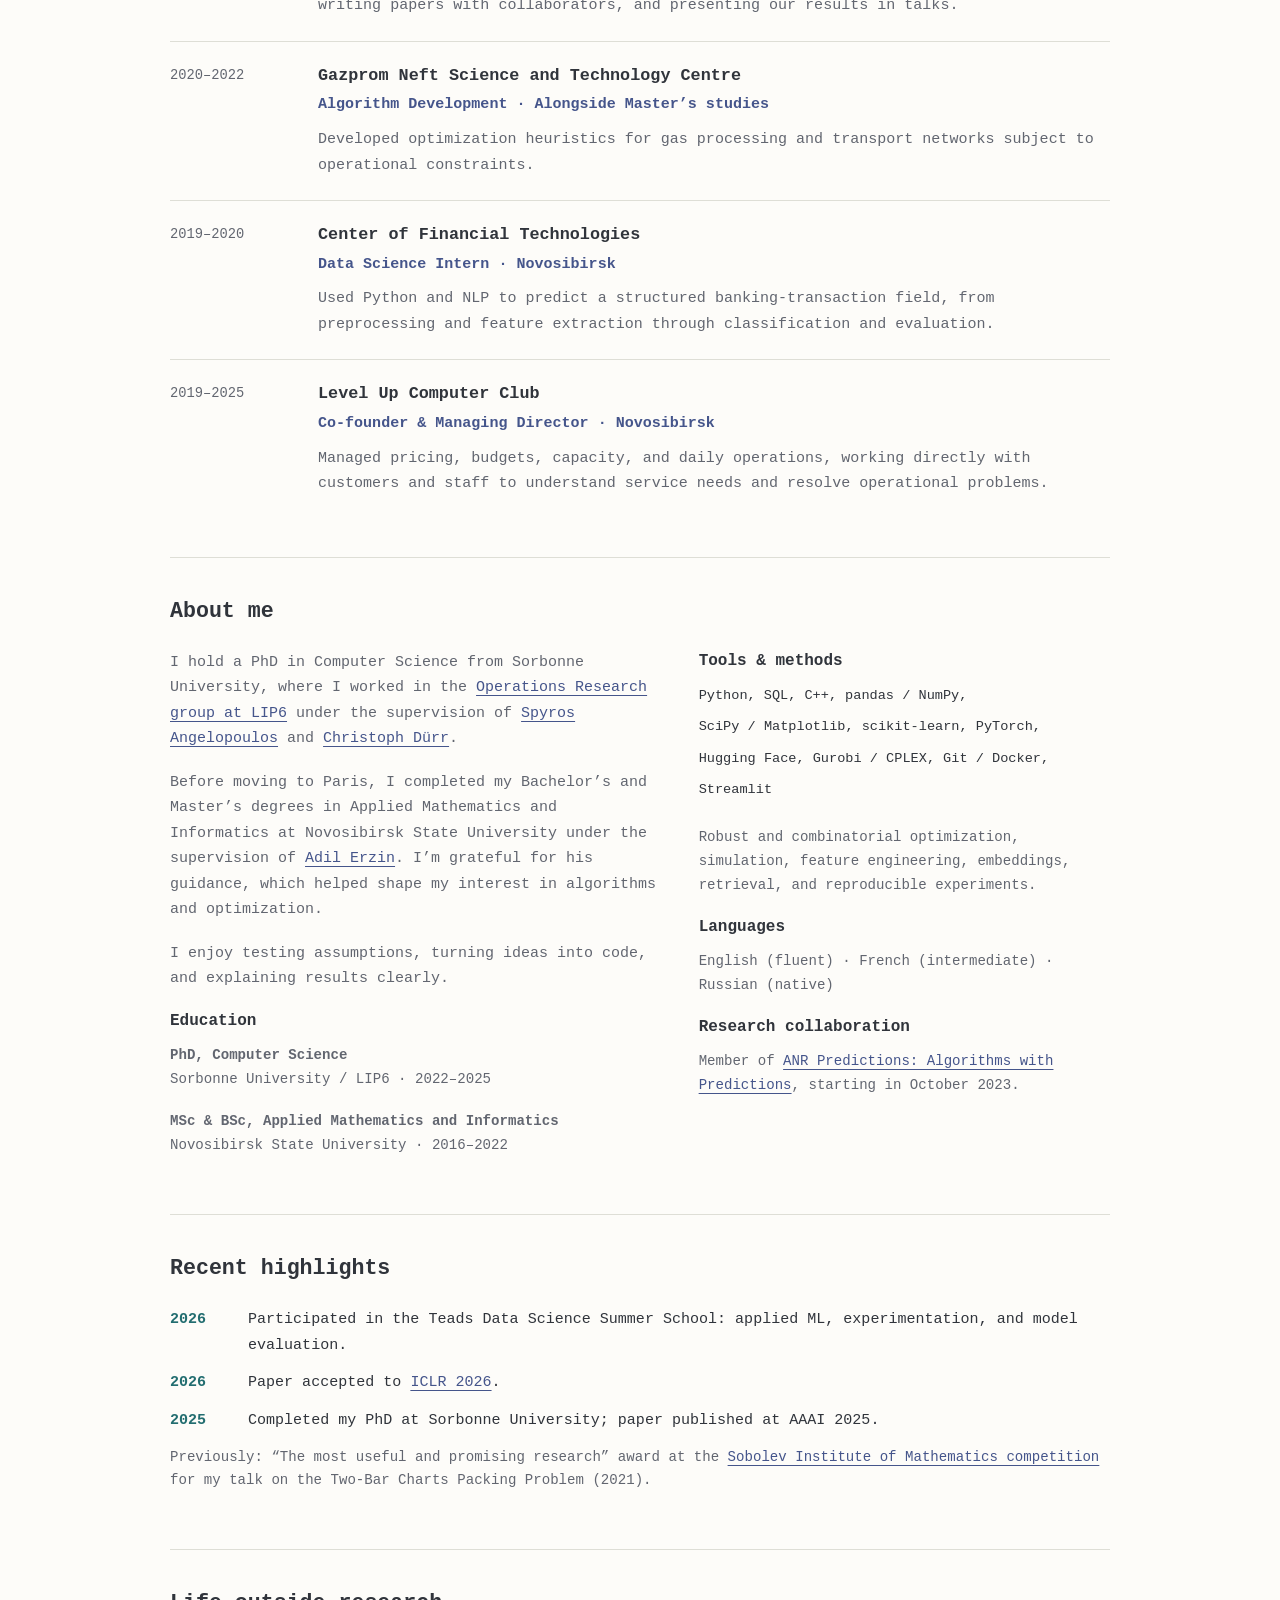
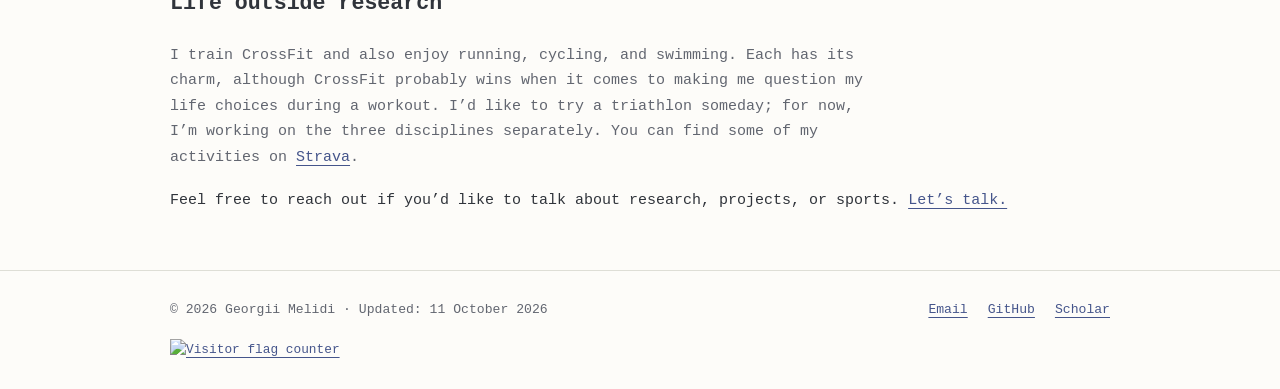
==== commit 1594b95e: "Update personal website and add French and Russian versions" ====
--- a/index.html
+++ b/index.html
@@ -1,434 +1,175 @@
 <!DOCTYPE html>
 <html lang="en">
 <head>
-    <meta charset="UTF-8">
-    <meta name="viewport" content="width=device-width, initial-scale=1.0">
-
-    <title>Georgii Melidi – Algorithms, Machine Learning, Robust Optimization</title>
-
-    <meta name="description" content="Georgii Melidi – PhD in Computer Science from Sorbonne Université (LIP6). Research in algorithms, machine learning, and robust optimization.">
-
-    <meta name="author" content="Georgii Melidi">
-
-    <!-- Open Graph (for LinkedIn, etc.) -->
-    <meta property="og:title" content="Georgii Melidi – Algorithms, AI, Robust Optimization">
-    <meta property="og:description" content="PhD in Computer Science from Sorbonne Université (LIP6). Research in algorithms, machine learning, and robust optimization.">
-    <meta property="og:type" content="website">
-    <meta property="og:url" content="https://gmelidi.com">
-    <meta property="og:image" content="https://gmelidi.com/profile_pic.jpg">
-
-    <!-- Favicon -->
-    <link rel="icon" href="/favicon.ico">
+  <meta charset="UTF-8">
+  <meta name="viewport" content="width=device-width, initial-scale=1">
+  <title>Georgii Melidi — Data Science, Machine Learning & Optimization</title>
+  <meta name="description" content="Data scientist and PhD in Computer Science from Sorbonne University. Applied machine learning, robust optimization, and algorithms under uncertainty.">
+  <meta name="author" content="Georgii Melidi">
+  <link rel="canonical" href="https://gmelidi.com/">
+  <meta property="og:title" content="Georgii Melidi — Data Science, Machine Learning & Optimization">
+  <meta property="og:description" content="Data scientist and PhD in Computer Science from Sorbonne University. Applied machine learning, robust optimization, and algorithms under uncertainty.">
+  <meta property="og:type" content="website">
+  <meta property="og:url" content="https://gmelidi.com/">
+  <meta property="og:image" content="https://gmelidi.com/profile_pic.jpg">
+  <link rel="icon" href="favicon.svg" type="image/svg+xml">
+  <link rel="stylesheet" href="styles.css">
+  <script src="theme.js"></script>
+  <link rel="alternate" hreflang="en" href="https://gmelidi.com/">
+  <link rel="alternate" hreflang="fr" href="https://gmelidi.com/fr/">
+  <link rel="alternate" hreflang="ru" href="https://gmelidi.com/ru/">
+  <link rel="alternate" hreflang="x-default" href="https://gmelidi.com/">
 </head>
-<style>
-    :root {
-        --background-color: #ffffff;
-        --text-color: #333;
-        --header-footer-bg: #f4f4f4;
-        --nav-bg: #0056b3;
-        --nav-text-color: white;
-        --link-color: #0056b3;
-    }
-
-    .dark-theme {
-        --background-color: #121212;
-        --text-color: #e0e0e0;
-        --header-footer-bg: #333;
-        --nav-bg: #1a73e8;
-        --nav-text-color: #e0e0e0;
-        --link-color: #FFD700;
-    }
-
-    body {
-        background-color: var(--background-color);
-        color: var(--text-color);
-        font-family: monospace;
-        margin: 0;
-        padding: 0;
-    }
-
-    header, footer {
-        background-color: var(--header-footer-bg);
-        padding: 1em;
-        text-align: center;
-    }
-
-    nav {
-        background-color: var(--nav-bg);
-        padding: 0.5em;
-        text-align: center;
-    }
-
-    nav a {
-        color: var(--nav-text-color);
-        margin: 0 15px;
-        text-decoration: none;
-        font-weight: bold;
-        display: inline-block;
-    }
-
-    a {
-        color: var(--link-color);
-        text-decoration: none;
-    }
-
-    a:hover {
-        text-decoration: underline;
-    }
-
-    main {
-        max-width: 800px;
-        margin: 0 auto;
-        padding: 1em;
-    }
-
-    h1, h2 {
-        color: #0056b3;
-    }
-
-    .language-switch {
-        text-align: right;
-        margin-top: -30px;
-        margin-bottom: 20px;
-    }
-
-    .content {
-        display: none;
-    }
-
-    .visible {
-        display: block;
-    }
-
-    .profile-pic {
-        width: 250px;
-        height: auto;
-        border-radius: 10px;
-        object-fit: cover;
-        margin-bottom: 1em;
-    }
-
-    #about {
-        display: flex;
-        align-items: center;
-    }
-
-    .about-text {
-        margin-left: 20px;
-        max-width: 600px;
-    }
-
-    ul {
-        list-style-type: none;
-        padding: 0;
-    }
-
-    li {
-        margin-bottom: 0.5em;
-    }
-
-    @media (max-width: 768px) {
-        header, footer {
-            padding: 0.5em;
-            text-align: left; 
-        }
-        
-        nav a {
-            display: block;
-            margin: 10px 0;
-            text-align: left;
-        }
-
-        .language-switch {
-            text-align: left;
-            margin: 10px 0;
-        }
-        
-        main {
-            padding: 0.5em;
-            text-align: left; 
-        }
-        
-        h1 {
-            font-size: 1.5em;
-        }
-
-        #about {
-            display: flex;
-            flex-direction: column; 
-            align-items: center;
-            text-align: left;
-        }
-
-        .profile-pic {
-            width: 200px; 
-            margin-right: 0;
-            margin-bottom: 10px;
-        }
-
-        .about-text {
-            margin-left: 0;
-            max-width: 100%;
-        }
-    }
-        #news ul {
-            list-style-type: disc;
-            padding-left: 20px;
-        }
-
-        #news li {
-            margin-bottom: 0.7em;
-        }
-</style>
-    <script src="https://cdn.jsdelivr.net/npm/mathjax@3/es5/tex-mml-chtml.js" async></script>
-    <script>
-        function switchLanguage(lang) {
-            document.querySelectorAll('.content').forEach(div => div.classList.remove('visible'));
-            document.getElementById(`${lang}-content`).classList.add('visible');
-            document.querySelectorAll('.nav-bar').forEach(nav => nav.style.display = 'none');
-            document.getElementById(`${lang}-nav`).style.display = 'block';
-        }
-        
-        function toggleAbstract(id) {
-            var element = document.getElementById(id);
-            element.style.display = (element.style.display === "none" || element.style.display === "") ? "block" : "none";
-        }
-        function toggleTheme() {
-            document.body.classList.toggle("dark-theme");
-            const themeIcon = document.getElementById("theme-icon");
-            themeIcon.textContent = document.body.classList.contains("dark-theme") ? "🌞" : "🌙";
-        }
-    </script>
-</head>
-<body onload="switchLanguage('en')">
-
-<header>
-    <h1>Georgii Melidi</h1>
-
-    <p>
-        PhD in Computer Science — Sorbonne Université (LIP6)
-    </p>
-
-    <p>
-        Algorithms · Machine Learning · Robust Optimization
-    </p>
-
-    <p>
-        Paris, France |
-        <a href="mailto:georgii.melidi@gmail.com">georgii.melidi@gmail.com</a> |
-        <a href="files/CV_Georgii_Melidi.pdf">CV</a> |
-        <a href="https://scholar.google.com/citations?user=b8Qm8XlpK_4C&hl=en&oi=ao" target="_blank">Google Scholar</a> |
-        <a href="https://github.com/georgiimelidi" target="_blank">GitHub</a>
-    </p>
+<body>
+<a class="skip-link" href="#main">Skip to content</a>
+<header class="site-header">
+  <div class="container header-inner">
+    <h1 class="brand">Georgii Melidi</h1>
+    <nav class="nav" aria-label="Main navigation">
+      <a href="#publications">Research</a>
+      <a href="projects.html">Projects</a>
+      <a href="#experience">Experience</a>
+      <a href="#about">About</a>
+      <a href="files/CV_Georgii_Melidi.pdf">CV</a>
+    </nav>
+    <div class="header-controls">
+      <details class="language-menu">
+        <summary aria-label="Choose language">EN</summary>
+        <nav class="language-nav" aria-label="Language"><a href="index.html" lang="en" hreflang="en" aria-current="page">English</a><a href="fr/index.html" lang="fr" hreflang="fr">Français</a><a href="ru/index.html" lang="ru" hreflang="ru">Русский</a></nav>
+      </details>
+      <button class="theme-toggle" type="button" aria-label="Switch theme">🌙</button>
+    </div>
+  </div>
 </header>
 
-<div class="language-switch">
-    <button onclick="toggleTheme()" id="theme-icon" style="font-size: 1.2em; background: none; border: none; cursor: pointer;">🌙</button>
+<div class="hero">
+  <div class="container hero-inner">
+    <img class="profile-pic" src="assets/profile.webp" width="440" height="528" alt="Georgii Melidi in Paris" fetchpriority="high">
+    <div class="hero-copy">
+      <p class="hero-description"><strong>Hello 👋!</strong> I’m a computer scientist based in Paris. I completed my PhD at Sorbonne University, focusing on algorithms under uncertainty.</p>
+      <p class="hero-description">My research explores how algorithms can benefit from machine learning predictions and still perform well when those predictions are wrong. I also enjoy working on personal projects — you can find a few below.</p>
+      <p class="hero-meta">Algorithms · Machine learning · Robust optimization</p>
+      <div class="actions">
+        <a class="button button-primary" href="files/CV_Georgii_Melidi.pdf">Download CV</a>
+        <a class="button" href="mailto:georgii.melidi@gmail.com">Email me</a>
+        <a class="button" href="https://github.com/georgiimelidi">GitHub</a>
+      </div>
+    </div>
+  </div>
 </div>
-
-<nav id="en-nav" class="nav-bar">
-    <a href="#about">About Me</a>
-    <a href="#news">News</a>
-    <a href="#short-cv">Short CV</a>
-    <a href="#publications">Publications</a>
-    <a href="#awards">Honors & Awards</a>
-    <a href="#experience">Experience</a>
-    <a href="projects.html">Projects</a>
-    <a href="#life">Life</a>
-</nav>
-
-<main>
-<div id="en-content" class="content visible">
-    <section id="about">
-        <img src="profile_pic.jpg" alt="Profile picture of Georgii Melidi" class="profile-pic">
-        <div class="about-text">
-            <h2>About Me</h2>
-            <p>
-                Hello 👋! I recently completed my PhD in Computer Science at Sorbonne Université in Paris. 
-                My thesis, titled <em>"Algorithms Under Uncertainty: Robust Methods and Decision-Theoretic Evaluation"</em>, 
-                was carried out at <a href="https://www.lip6.fr/?LANG=en">LIP6</a> within the Operations Research group 
-                (<a href="https://www.lip6.fr/recherche/team.php?id=320&LANG=en">RO</a>). 
-                My research explores how algorithms can integrate machine learning predictions while maintaining 
-                robust performance guarantees. In particular, I work on learning-augmented algorithms, 
-                robust optimization, and decision-theoretic evaluation of algorithms.
-            </p>
-            <p>
-                I was fortunate to conduct my PhD under the supervision of 
-                <a href="https://perso.lip6.fr/Spyros.Angelopoulos/">Spyros Angelopoulos</a> and 
-                <a href="https://perso.lip6.fr/Christoph.Durr/">Christoph Dürr</a>.
-            </p>
-            <p>
-                Before moving to Paris, I completed both my Bachelor’s and Master’s degrees in Applied Mathematics 
-                and Informatics at Novosibirsk State University, where I had the privilege of working under the 
-                supervision of 
-                <a href="https://scholar.google.com/citations?user=kPNu4FIAAAAJ&hl">Adil Erzin</a>. 
-                His mentorship strongly influenced my interest in algorithms and optimization.
-            </p>
-        </div>
-    </section>
-</div>
-
-<section id="news">
-    <h2>News</h2>
-    <ul>
-        <li><strong>2026</strong> – Paper accepted to ICLR 2026: <em>Decision-Theoretic Approaches in Learning-Augmented Algorithms</em>.</li>
-	<li><strong>2025</strong> – Completed PhD in Computer Science at Sorbonne Université (LIP6).</li>
-        <li><strong>2025</strong> – Paper published at AAAI 2025: <em>Scenario-Based Robust Optimization of Tree Structures</em>.</li>
+<main id="main" class="container">
+  <section id="publications">
+    <div class="section-heading"><h2>Selected research</h2><a href="https://scholar.google.com/citations?user=b8Qm8XlpK_4C&amp;hl=en">Google Scholar</a></div>
+    <p class="section-intro">Learning-augmented algorithms, robust optimization, and decision-making under uncertainty.</p>
+    <ul class="publication-list">
+      <li>
+        <span class="tag">ICLR 2026</span>
+        <h3>Decision-Theoretic Approaches for Improved Learning-Augmented Algorithms</h3>
+        <p class="publication-meta">With Spyros Angelopoulos and Christoph Dürr.</p>
+        <div class="publication-links"><a href="https://arxiv.org/pdf/2501.17701">Paper</a><a href="files/ICLR26_poster1.pdf">Poster</a><a href="files/DecisionTheoreticApproachesLAA_Melidi_1107galac.pdf">Slides</a></div>
+      </li>
+      <li>
+        <span class="tag">AAAI 2025</span>
+        <h3>Scenario-Based Robust Optimization of Tree Structures</h3>
+        <p class="publication-meta">With Spyros Angelopoulos, Christoph Dürr, and Alex Elenter.</p>
+        <div class="publication-links"><a href="https://arxiv.org/pdf/2408.11422">Paper</a><a href="files/AAA25_poster_FINAL.pdf">Poster</a></div>
+      </li>
     </ul>
-</section>
-
-<section id="short-cv">
-    <h2>Short CV</h2>
-    <ul>
-        <li><strong>PhD in Computer Science, Sorbonne Université – LIP6</strong><br>
-            &emsp;October 2022 – September 2025<br>
-            &emsp;Team: RO (Operations Research)<br>
-            &emsp;Thesis: <em>"Algorithms Under Uncertainty: Robust Methods and Decision-Theoretic Evaluation"</em>
-        </li>
-
-        <li><strong>Master of Science, Novosibirsk State University</strong><br>
-            &emsp;September 2020 – July 2022<br>
-            &emsp;Applied Mathematics and Informatics<br>
-            &emsp;Chair of Theoretical Cybernetics
-        </li>
-
-        <li><strong>Bachelor of Science, Novosibirsk State University</strong><br>
-            &emsp;September 2016 – July 2020<br>
-            &emsp;Applied Mathematics and Informatics<br>
-            &emsp;Chair of Theoretical Cybernetics
-        </li>
+    <details><summary>PhD thesis &amp; earlier publications</summary><ul class="publication-list"><li><p><strong>Algorithms Under Uncertainty: Robust Methods and Decision-Theoretic Evaluation</strong><br>
+                PhD Thesis, Sorbonne University, 2025. [<a href="https://theses.hal.science/tel-05351852v1/document">pdf</a>, 
+                    <a href="files/PhD_Defense.pdf">slides</a>]
+                </p></li>
+<li><p><strong>A 4/3OPT + 2/3 Approximation for big two-bar charts packing problem</strong><br>
+                    with Adil Erzin, Alexander Kononov, and Stepan Nazarenko. <em>Journal of Mathematical Sciences</em>, 2023.
+                    [<a href="https://arxiv.org/pdf/2212.00944">paper</a>]</p></li>
+<li><p><strong>A Posteriori Analysis of the Algorithms for Two-Bar Charts Packing Problem</strong><br>
+                    with Adil Erzin, Stepan Nazarenko, and Roman Plotnikov. <em>Advances in Optimization and Applications</em>. OPTIMA 2021.
+                    [<a href="https://doi.org/10.1007/978-3-030-92711-0_14">paper</a>, 
+                    <a href="files/OPTIMA21_Melidi.pdf">slides</a>]</p></li>
+<li><p><strong>A 3/2-approximation for big two-bar charts packing</strong><br>
+                    with Adil Erzin, Stepan Nazarenko, and Roman Plotnikov. <em>Journal of Combinatorial Optimization</em>, 2021.
+                    [<a href="https://arxiv.org/pdf/2006.10361">paper</a>]</p></li>
+<li><p><strong>Two-Bar Charts Packing Problem</strong><br>
+                    with Adil Erzin, Stepan Nazarenko, and Roman Plotnikov. <em>Optimization Letters</em>, 2020.
+                    [<a href="https://arxiv.org/pdf/2005.14195">paper</a>]</p></li>
+<li><p><strong>Optimal Investment in the Development of Oil and Gas Field</strong><br>
+                    with Adil Erzin, Roman Plotnikov, Alexei Korobkin, and Stepan Nazarenko. <em>Mathematical Optimization Theory and Operations Research</em>. MOTOR 2020.
+                    [<a href="https://arxiv.org/pdf/2005.14523">paper</a>, 
+                    <a href="files/Gazfield Optimization MELIDI 17.05.21.pdf">slides</a>]</p></li></ul></details>
+  </section>
+  <section id="projects">
+    <div class="section-heading"><h2>Personal projects</h2><a href="projects.html">All projects</a></div>
+    <div class="feature-grid">
+      <article class="feature-card">
+        <span class="tag">Reinforcement learning</span>
+        <h3>RL Dynamic Pricing</h3>
+        <p>A stochastic pricing simulator and a PyTorch DQN, evaluated against fixed-price and heuristic baselines under changing demand.</p>
+        <a class="card-link" href="projects.html#rl-dynamic-pricing">More about this project</a>
+      </article>
+      <article class="feature-card">
+        <span class="tag">Machine learning · Sports analytics</span>
+        <h3>CourtSense AI</h3>
+        <p>Tennis match prediction and tournament simulation, combining Elo and ranking features, similar-match retrieval, and contextual analysis agents.</p>
+        <a class="card-link" href="projects.html#courtsense-ai">More about this project</a>
+      </article>
+    </div>
+  </section>
+  <section id="experience">
+    <div class="section-heading"><h2>Experience</h2><a href="files/CV_Georgii_Melidi.pdf">Full CV</a></div>
+    <ul class="timeline">
+      <li><span class="date">2022–2025</span><div><h3>Sorbonne University / CNRS LIP6</h3><p class="role">PhD Researcher · Operations Research</p><p>I researched learning-augmented algorithms and robust optimization. My work involved designing and analysing algorithms, running experiments to compare their performance, writing papers with collaborators, and presenting our results in talks.</p></div></li>
+      <li><span class="date">2020–2022</span><div><h3>Gazprom Neft Science and Technology Centre</h3><p class="role">Algorithm Development · Alongside Master’s studies</p><p>Developed optimization heuristics for gas processing and transport networks subject to operational constraints.</p></div></li>
+      <li><span class="date">2019–2020</span><div><h3>Center of Financial Technologies</h3><p class="role">Data Science Intern · Novosibirsk</p><p>Used Python and NLP to predict a structured banking-transaction field, from preprocessing and feature extraction through classification and evaluation.</p></div></li>
+      <li><span class="date">2019–2025</span><div><h3>Level Up Computer Club</h3><p class="role">Co-founder &amp; Managing Director · Novosibirsk</p><p>Managed pricing, budgets, capacity, and daily operations, working directly with customers and staff to understand service needs and resolve operational problems.</p></div></li>
     </ul>
-</section>
-
-        <section id="publications">
-            <h2>Publications</h2>
-            <ul style="list-style-type: none; padding-left: 0; line-height: 1.6;">
-
-                <li>
-                <p><strong>Algorithms Under Uncertainty: Robust Methods and Decision-Theoretic Evaluation</strong><br>
-                &emsp;PhD Thesis, Sorbonne Université, 2025. [<a href="https://theses.hal.science/tel-05351852v1/document">pdf</a>, 
-                    <a href="files/PhD_Defense.pdf">slides</a>]
-                </p>
-                </li>
-
-                <li>
-  			 <p><strong>Decision-Theoretic Approaches in Learning-Augmented Algorithms</strong><br>
-  			  &emsp;with Spyros Angelopoulos and Christoph Dürr. International Conference on Learning Representations (ICLR), 2026.
-  			  [<a href="https://arxiv.org/pdf/2501.17701">paper</a>, 
-                    <a href="files/ICLR26_poster1.pdf">poster</a>,
-                    <a href="files/DecisionTheoreticApproachesLAA_Melidi_1107galac.pdf">slides</a>]</p>
-		</li>
-                <li>
-                    <p><strong>Scenario-Based Robust Optimization of Tree Structures</strong><br>
-                    &emsp;with Spyros Angelopoulos, Christoph Dürr, and Alex Elenter. The 39th Annual AAAI Conference on Artificial Intelligence (AAAI), 2025.
-                    [<a href="https://arxiv.org/pdf/2408.11422">paper</a>, 
-                    <a href="files/AAA25_poster_FINAL.pdf">poster</a>]
-                </li>
-                
-                <li>
-                    <p><strong>A 4/3OPT + 2/3 Approximation for big two-bar charts packing problem</strong><br>
-                    &emsp;with Adil Erzin, Alexander Kononov, and Stepan Nazarenko. <em>Journal of Mathematical Sciences</em>, 2023.
-                    [<a href="https://arxiv.org/pdf/2212.00944">paper</a>]
-                </li>
-                
-                <li>
-                    <p><strong>A Posteriori Analysis of the Algorithms for Two-Bar Charts Packing Problem</strong><br>
-                    &emsp;with Adil Erzin, Stepan Nazarenko, and Roman Plotnikov. <em>Advances in Optimization and Applications</em>. OPTIMA 2021.
-                    [<a href="https://doi.org/10.1007/978-3-030-92711-0_14">paper</a>, 
-                    <a href="files/OPTIMA21_Melidi.pdf">slides</a>]
-                </li>
-                
-                <li>
-                    <p><strong>A 3/2-approximation for big two-bar charts packing</strong><br>
-                    &emsp;with Adil Erzin, Stepan Nazarenko, and Roman Plotnikov. <em>Journal of Combinatorial Optimization</em>, 2021.
-                    [<a href="https://arxiv.org/pdf/2006.10361">paper</a>]
-                </li>
-                
-                <li>
-                    <p><strong>Two-Bar Charts Packing Problem</strong><br>
-                    &emsp;with Adil Erzin, Stepan Nazarenko, and Roman Plotnikov. <em>Optimization Letters</em>, 2020.
-                    [<a href="https://arxiv.org/pdf/2005.14195">paper</a>]
-                </li>
-                
-                <li>
-                    <p><strong>Optimal Investment in the Development of Oil and Gas Field</strong><br>
-                    &emsp;with Adil Erzin, Roman Plotnikov, Alexei Korobkin, and Stepan Nazarenko. <em>Mathematical Optimization Theory and Operations Research</em>. MOTOR 2020.
-                    [<a href="https://arxiv.org/pdf/2005.14523">paper</a>, 
-                    <a href="files/Gazfield Optimization MELIDI 17.05.21.pdf">slides</a>]
-                </li>
-            </ul>
-        </section>
-
-        <section id="experience">
-            <h2>Work Experience & Projects </h2>
-            <ul>
-                <li>
-                    <strong>Personal ML and software projects</strong><br>
-                    &emsp;A selection of applied machine learning, reinforcement learning, and interactive software projects is available on the <a href="projects.html">Projects page</a>.
-                </li>
-
-		        <li>
-            		<strong>ANR Predictions: Algorithms with Predictions</strong> - Member
-            		<a href="https://sites.google.com/view/anr-predictions" target="_blank">(Project Details)</a>
-           		    <em>(October 2023 - Currently)</em>
-        	    </li>
-
-                <li><strong>Algorithm Development for Gas Processing and Transport Optimization</strong> (Gazpromneft STC, Summer 2020)<br>
-                    &emsp;Designed a cost-minimization algorithm for gas processing and transport in a gas field, leveraging metaheuristics and advanced optimization techniques to improve operational efficiency.
-		        </li>
-
-                <li><strong> Junior back-end developer (Internship)</strong>, Center of Financial Technologies (CFT), Summer 2019<br>
-                    &emsp;Focused on bank transaction prediction using Machine learning (ML) and Natural language processing (NLP).
-                </li>
-            </ul>
-        </section>
-
-<section id="awards">
-            <h2>Honors & Awards</h2>
-            <ul>
-                <li>"The most useful and promising research" award at the <a href="http://sobolevmath.tilda.ws/snm/tpost/55ngesyoo1-molodie-matematiki-sdelali-dokladi-na-ko">Sobolev Institute of Mathematics competition</a> for the research talk "Approximate algorithms for the Two-Bar Charts Packing Problem" (2021).</li>
-            </ul>
-        </section>
-
-        <section id="life">
-            <h2>Life</h2>
-<p>
-Outside of research, I enjoy staying active. I train CrossFit and also spend time running, cycling, and swimming, 
-and occasionally share some of these activities on 
-<a href="https://www.strava.com/athletes/75617922" target="_blank">Strava</a>. 
-Each of these sports has its own charm, although CrossFit probably wins when it comes to making you question your life choices during a workout.
-</p>
-
-<p>
-At some point I would like to try a triathlon. For now, I’m still in the phase of trying to get reasonably good at the three disciplines separately before combining them all together.
-</p>
-
-<p>
-Feel free to reach out if you would like to talk about research, sports, or potential collaborations.
-</p>
-        </section>
+  </section>
+  <section id="about">
+    <h2>About me</h2>
+    <div class="about-grid">
+      <div>
+        <p>I hold a PhD in Computer Science from Sorbonne University, where I worked in the <a href="https://www.lip6.fr/recherche/team.php?id=320&amp;LANG=en">Operations Research group at LIP6</a> under the supervision of <a href="https://perso.lip6.fr/Spyros.Angelopoulos/">Spyros Angelopoulos</a> and <a href="https://perso.lip6.fr/Christoph.Durr/">Christoph Dürr</a>.</p>
+        <p>Before moving to Paris, I completed my Bachelor’s and Master’s degrees in Applied Mathematics and Informatics at Novosibirsk State University under the supervision of <a href="https://scholar.google.com/citations?user=kPNu4FIAAAAJ&amp;hl=en">Adil Erzin</a>. I’m grateful for his guidance, which helped shape my interest in algorithms and optimization.</p>
+        <p>I enjoy testing assumptions, turning ideas into code, and explaining results clearly.</p>
+        <div id="short-cv"><h3>Education</h3><p class="small"><strong>PhD, Computer Science</strong><br>Sorbonne University / LIP6 · 2022–2025</p><p class="small"><strong>MSc &amp; BSc, Applied Mathematics and Informatics</strong><br>Novosibirsk State University · 2016–2022</p></div>
+      </div>
+      <div>
+        <h3>Tools &amp; methods</h3>
+        <ul class="skills"><li>Python</li><li>SQL</li><li>C++</li><li>pandas / NumPy</li><li>SciPy / Matplotlib</li><li>scikit-learn</li><li>PyTorch</li><li>Hugging Face</li><li>Gurobi / CPLEX</li><li>Git / Docker</li><li>Streamlit</li></ul>
+        <p class="small">Robust and combinatorial optimization, simulation, feature engineering, embeddings, retrieval, and reproducible experiments.</p>
+        <h3>Languages</h3><p class="small">English (fluent) · French (intermediate) · Russian (native)</p>
+        <h3>Research collaboration</h3><p class="small">Member of <a href="https://sites.google.com/view/anr-predictions">ANR Predictions: Algorithms with Predictions</a>, starting in October 2023.</p>
+      </div>
     </div>
+  </section>
+  <section id="news">
+    <h2>Recent highlights</h2>
+    <ul class="news-list">
+      <li><strong>2026</strong><span>Participated in the Teads Data Science Summer School: applied ML, experimentation, and model evaluation.</span></li>
+      <li><strong>2026</strong><span>Paper accepted to <a href="#publications">ICLR 2026</a>.</span></li>
+      <li><strong>2025</strong><span>Completed my PhD at Sorbonne University; paper published at AAAI 2025.</span></li>
+    </ul>
+    <div id="awards"><p class="small">Previously: “The most useful and promising research” award at the <a href="http://sobolevmath.tilda.ws/snm/tpost/55ngesyoo1-molodie-matematiki-sdelali-dokladi-na-ko">Sobolev Institute of Mathematics competition</a> for my talk on the Two-Bar Charts Packing Problem (2021).</p></div>
+  </section>
+  <section id="life">
+    <h2>Life outside research</h2>
+    <p class="section-intro">I train CrossFit and also enjoy running, cycling, and swimming. Each has its charm, although CrossFit probably wins when it comes to making me question my life choices during a workout. I’d like to try a triathlon someday; for now, I’m working on the three disciplines separately. You can find some of my activities on <a href="https://www.strava.com/athletes/75617922">Strava</a>.</p>
+    <p>Feel free to reach out if you’d like to talk about research, projects, or sports. <a href="mailto:georgii.melidi@gmail.com">Let’s talk.</a></p>
+  </section>
 </main>
-
-<footer>
-    <p>
-        &copy; 2024–2026 Georgii Melidi |
-        Last updated: <span id="last-updated"></span>
-    </p>
-
-    <a href="https://info.flagcounter.com/VOkF">
-        <img src="https://s11.flagcounter.com/mini/VOkF/bg_FFFFFF/txt_000000/border_CCCCCC/flags_0/" alt="Flag Counter" border="0">
+<footer class="site-footer">
+  <div class="container footer-inner">
+    <span>© 2026 Georgii Melidi · Updated: <time datetime="2026-10-11">11 October 2026</time></span>
+    <div class="footer-links">
+      <a href="mailto:georgii.melidi@gmail.com">Email</a>
+      <a href="https://github.com/georgiimelidi">GitHub</a>
+      <a href="https://scholar.google.com/citations?user=b8Qm8XlpK_4C&amp;hl=en">Scholar</a>
+    </div>
+  </div>
+  <div class="container flag-counter">
+    <a href="https://info.flagcounter.com/VOkF" aria-label="Visitor flag counter">
+      <img src="https://s11.flagcounter.com/mini/VOkF/bg_FFFFFF/txt_000000/border_CCCCCC/flags_0/" alt="Visitor flag counter" loading="lazy">
     </a>
+  </div>
 </footer>
-
-<script>
-document.getElementById("last-updated").textContent =
-new Date(document.lastModified).toLocaleDateString('en-GB', {
-    day: 'numeric',
-    month: 'long',
-    year: 'numeric'
-});
-</script>
-
 </body>
 </html>
--- a/styles.css
+++ b/styles.css
@@ -0,0 +1,156 @@
+:root {
+  color-scheme: light;
+  --bg: #fdfcf9;
+  --surface: #fdfcf9;
+  --text: #30343b;
+  --muted: #626670;
+  --accent: #45558b;
+  --accent-hover: #293965;
+  --soft: #f0f0eb;
+  --teal: #226d70;
+  --line: #deded6;
+  --hero: var(--bg);
+}
+:root[data-theme="dark"] {
+  color-scheme: dark;
+  --bg: #161a24;
+  --surface: #1e2431;
+  --text: #edf0f8;
+  --muted: #b1bdd2;
+  --accent: #b5b9ff;
+  --accent-hover: #d3d5ff;
+  --soft: #2c304b;
+  --teal: #91d7cc;
+  --line: #374052;
+  --hero: var(--bg);
+}
+* { box-sizing: border-box; }
+html { scroll-behavior: smooth; scroll-padding-top: 24px; }
+body { margin: 0; background: var(--bg); color: var(--text); font: 15px/1.7 monospace; }
+a { color: var(--accent); text-decoration-thickness: 1px; text-underline-offset: 4px; }
+a:hover { color: var(--accent-hover); }
+a:focus-visible, button:focus-visible, summary:focus-visible { outline: 3px solid var(--teal); outline-offset: 5px; border-radius: 4px; }
+button { font: inherit; }
+img { max-width: 100%; height: auto; }
+h1,h2,h3 { color: var(--text); line-height: 1.4; letter-spacing: 0; }
+h1 { font-size: 2rem; margin: 0 0 22px; font-weight: 700; }
+h2 { font-size: 1.35rem; margin: 0 0 24px; font-weight: 700; }
+h3 { font-size: 1rem; margin: 0 0 12px; font-weight: 700; }
+p { margin: 0 0 18px; }
+.container { width: min(940px, calc(100% - 64px)); margin-inline: auto; }
+.site-header { border-bottom: 1px solid var(--line); background: var(--surface); }
+.header-inner { min-height: 76px; display: flex; gap: 24px; justify-content: space-between; align-items: center; }
+.brand { color: var(--text); font-weight: 700; font-size: 1.45rem; line-height: 1.4; letter-spacing: 0; text-decoration: none; white-space: nowrap; margin: 0; }
+.nav { display: flex; align-items: center; gap: 20px; }
+.nav a { color: var(--muted); font-size: .85rem; font-weight: 400; text-decoration: underline; padding: 10px 0; }
+.nav a:hover,.nav a[aria-current="page"] { color: var(--accent); }
+.header-controls { display: flex; align-items: center; gap: 10px; flex-shrink: 0; }
+.language-menu { position: relative; margin: 0; }
+.language-menu summary { padding: 8px 4px; color: var(--muted); font-size: .75rem; font-weight: 400; }
+.language-nav { position: absolute; right: 0; top: 100%; z-index: 5; display: grid; min-width: 140px; padding: 5px; border: 1px solid var(--line); border-radius: 5px; background: var(--surface); font-size: .82rem; }
+.language-nav a { color: var(--muted); padding: 8px 10px; text-decoration: none; }
+.language-nav a:hover, .language-nav a:focus-visible { background: var(--soft); color: var(--text); }
+.language-nav a[aria-current="page"] { color: var(--text); font-weight: 700; }
+.theme-toggle { width: 42px; height: 42px; border: 0; background: transparent; color: var(--text); border-radius: 0; cursor: pointer; display: grid; place-items: center; flex-shrink: 0; font-size: 1.2rem; }
+.skip-link { position: absolute; left: 16px; top: -90px; z-index: 10; padding: 10px 18px; background: var(--surface); }
+.skip-link:focus { top: 12px; }
+.hero { background: var(--hero); border-bottom: 1px solid var(--line); }
+.hero-inner { display: grid; grid-template-columns: 260px minmax(0, 1fr); gap: 38px; align-items: stretch; padding-block: 40px; }
+.hero-description { max-width: 650px; font-size: 1rem; color: var(--text); }
+.hero-meta { font-size: .85rem; color: var(--muted); margin-bottom: 25px; }
+.profile-pic { width: 100%; height: 100%; min-height: 0; object-fit: cover; border-radius: 16px; display: block; }
+.actions { display: flex; gap: 24px; flex-wrap: wrap; align-items: center; }
+.button { display: inline-flex; align-items: center; min-height: 36px; padding: 0; color: var(--accent); text-decoration: underline; font-weight: 400; font-size: .9rem; }
+.button:hover { color: var(--accent-hover); }
+
+
+main.container > section { padding-block: 38px; border-bottom: 1px solid var(--line); }
+main.container > section:last-child { border-bottom: 0; }
+.section-heading { display: flex; align-items: baseline; justify-content: space-between; gap: 20px; margin-bottom: 24px; }
+.section-heading h2 { margin: 0; }
+.section-heading a { font-size: .88rem; white-space: nowrap; }
+.section-intro { max-width: 700px; color: var(--muted); }
+.publication-list { list-style: none; padding: 0; margin: 0; }
+.publication-list > li { padding: 22px 0; border-top: 1px solid var(--line); }
+.publication-list > li:first-child { border-top: 0; padding-top: 0; }
+.publication-list p { margin: 0; }
+.publication-list strong { font-weight: 650; }
+.publication-meta { color: var(--muted); font-size: .9rem; margin-top: 6px !important; }
+.tag { display: block; color: var(--teal); font-size: .8rem; margin-bottom: 7px; }
+.publication-links { display: flex; flex-wrap: wrap; gap: 16px; margin-top: 10px; font-size: .86rem; font-weight: 600; }
+details { margin-top: 24px; }
+summary { cursor: pointer; color: var(--accent); font-weight: 600; padding-block: 8px; }
+details .publication-list { margin-top: 20px; }
+.feature-grid { display: grid; grid-template-columns: repeat(2, 1fr); gap: 36px; }
+.feature-card { padding: 0; }
+.feature-card p { color: var(--muted); font-size: .95rem; }
+.feature-card .card-link { font-size: .88rem; font-weight: 650; }
+.timeline { list-style: none; margin: 0; padding: 0; }
+.timeline li { display: grid; grid-template-columns: 120px 1fr; gap: 28px; padding: 22px 0; border-top: 1px solid var(--line); }
+.timeline li:first-child { border-top: 0; padding-top: 0; }
+.date { color: var(--muted); font-size: .86rem; }
+.timeline h3 { font-size: 1.05rem; margin-bottom: 5px; }
+.timeline p { color: var(--muted); margin: 0; font-size: .94rem; }
+.role { color: var(--accent) !important; margin-bottom: 9px !important; font-weight: 550; }
+.about-grid { display: grid; grid-template-columns: 1.2fr 1fr; gap: 35px; }
+.about-grid p { color: var(--muted); }
+.skills { display: flex; flex-wrap: wrap; gap: 8px; list-style: none; padding: 0; margin: 0 0 25px; }
+.skills li { padding: 0; font-size: .85rem; }
+.skills li:not(:last-child)::after { content: ","; }
+.small { font-size: .88rem; color: var(--muted); }
+.news-list { list-style: none; margin: 0; padding: 0; }
+.news-list li { display: grid; grid-template-columns: 60px 1fr; gap: 18px; margin-bottom: 12px; font-size: .94rem; }
+.news-list strong { color: var(--teal); }
+.site-footer { padding: 28px 0; background: var(--surface); border-top: 1px solid var(--line); }
+.footer-inner { display: flex; justify-content: space-between; flex-wrap: wrap; gap: 12px; font-size: .82rem; color: var(--muted); }
+.footer-links { display: flex; gap: 20px; }
+.flag-counter { margin-top: 18px; font-size: .8rem; }
+.page-intro { padding-block: 40px; }
+.page-intro h1 { font-size: 2rem; }
+.page-intro p:last-child { margin-bottom: 0; max-width: 650px; color: var(--muted); }
+.project-jump { display: flex; flex-wrap: wrap; gap: 10px 22px; margin-top: 25px; font-size: .86rem; }
+.project-card { padding: 0 0 34px; margin-bottom: 34px; border-bottom: 1px solid var(--line); scroll-margin-top: 24px; }
+.project-card:last-child { border-bottom: 0; margin-bottom: 0; }
+.project-card h2 { font-size: 1.35rem; margin-bottom: 12px; }
+.project-subtitle { color: var(--muted); margin-bottom: 18px; font-size: 1.05rem; }
+.project-card p:not(.project-subtitle) { max-width: 760px; }
+.project-card ul { padding-left: 21px; }
+.project-card li { padding-left: 3px; margin-bottom: 7px; }
+.project-image { width: 100%; max-width: 760px; display: block; margin: 25px auto; border: 1px solid var(--line); border-radius: 3px; }
+.project-links { display: flex; flex-wrap: wrap; gap: 24px; margin-block: 18px; }
+.project-result { padding: 18px 22px; background: var(--soft); border-left: 3px solid var(--accent); border-radius: 0; }
+.project-result strong { color: var(--accent); }
+.project-demo { margin-block: 25px; }
+.project-demo .project-image { margin-block: 0 12px; }
+.animation-toggle { color: var(--accent); background: none; border: 0; padding: 6px 0; cursor: pointer; font-size: .9rem; text-decoration: underline; text-underline-offset: 4px; }
+.animation-toggle:hover { color: var(--accent-hover); }
+.animation-status { display: block; color: var(--muted); font-size: .85rem; }
+@media (min-width: 761px) and (max-width: 940px) {
+  .header-inner { flex-wrap: wrap; padding-top: 14px; gap: 0; }
+  .brand { flex: 1; }
+  .header-controls { order: 1; }
+  .nav { order: 2; width: 100%; flex-wrap: wrap; }
+}
+@media (max-width: 760px) {
+  .container { width: calc(100% - 40px); }
+  .header-inner { flex-wrap: wrap; gap: 0; padding-block: 15px 8px; }
+  .brand { flex: 1; font-size: 1.3rem; }
+  .header-controls { order: 1; }
+  .nav { order: 2; width: 100%; gap: 10px 18px; flex-wrap: wrap; padding-top: 6px; }
+  .nav a { font-size: .82rem; white-space: nowrap; }
+  .hero-inner { grid-template-columns: 160px minmax(0, 1fr); gap: 26px; padding-block: 30px; }
+  .profile-pic { width: 160px; height: auto; aspect-ratio: 5/6; align-self: start; }
+  .hero-description { font-size: 1rem; }
+  main.container > section { padding-block: 36px; }
+  .feature-grid,.about-grid { grid-template-columns: 1fr; gap: 22px; }
+  .timeline li { grid-template-columns: 1fr; gap: 6px; }
+  .section-heading { flex-wrap: wrap; gap: 10px; }
+  .project-card { padding: 0 0 28px; }
+  .page-intro { padding-block: 36px; }
+}
+@media (max-width: 560px) {
+  .hero-inner { grid-template-columns: 1fr; gap: 24px; }
+  .profile-pic { width: 150px; justify-self: center; }
+  .hero-meta { margin-bottom: 14px; }
+}
+@media (prefers-reduced-motion: reduce) { html { scroll-behavior: auto; } }
